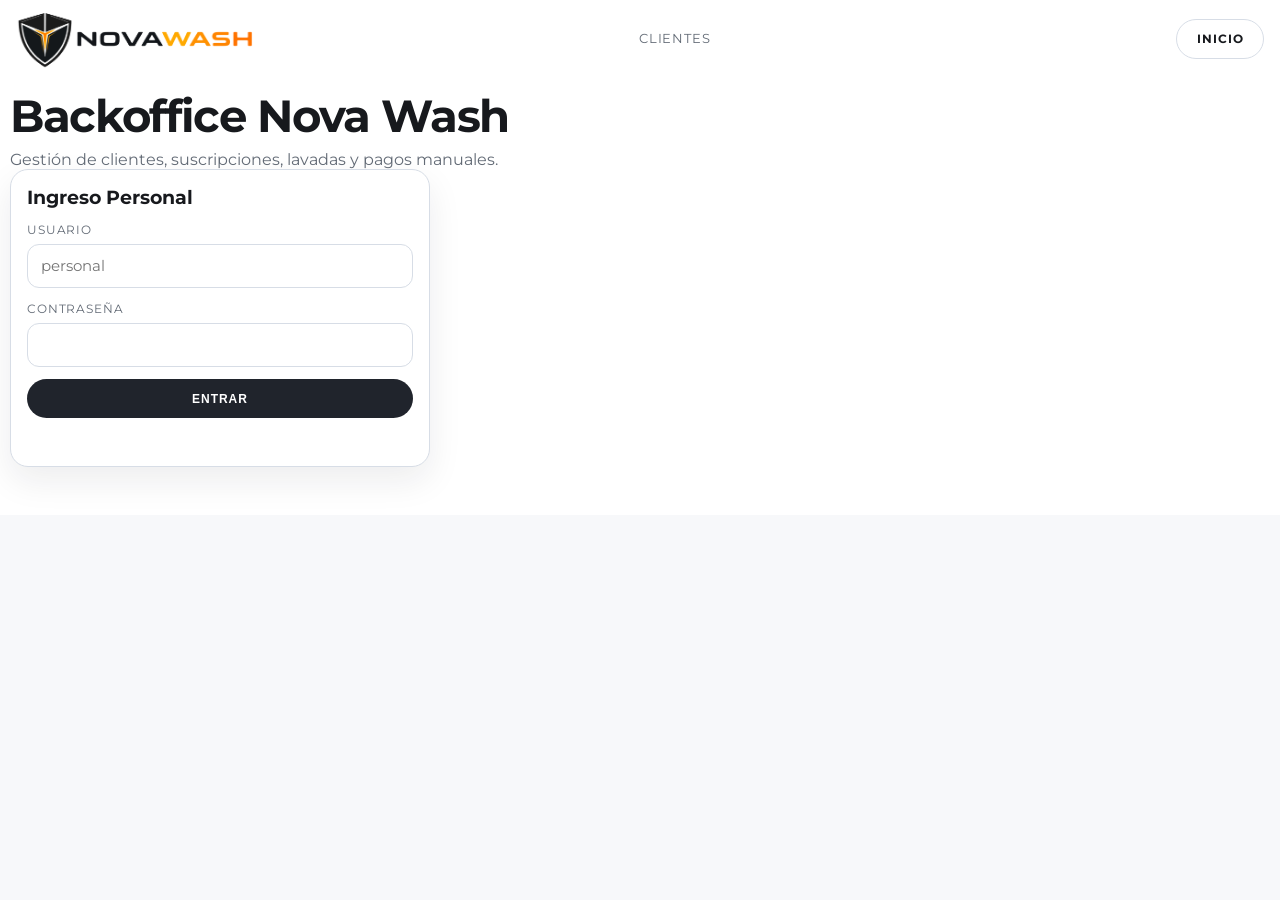
==== backoffice.html @ 9150a049 "ui: add wompi logo button and move balance/washes stats below QR" ====
<!doctype html>
<html lang="es">
  <head>
    <meta charset="UTF-8" />
    <meta name="viewport" content="width=device-width, initial-scale=1.0" />
    <title>Nova Wash | Backoffice</title>
    <link rel="preconnect" href="https://fonts.googleapis.com" />
    <link rel="preconnect" href="https://fonts.gstatic.com" crossorigin />
    <link rel="icon" type="image/png" href="Imagenes/favicon.png" />
    <link rel="apple-touch-icon" href="Imagenes/favicon.png" />
    <link
      href="https://fonts.googleapis.com/css2?family=Montserrat:wght@300;400;500;600;700;800&display=swap"
      rel="stylesheet"
    />
    <link rel="stylesheet" href="styles.css?v=20260218zn" />
  </head>
  <body class="backoffice-page">
    <header class="site-header scrolled">
      <a class="logo" href="index.html" aria-label="Nova Wash">
        <img class="logo-mark" src="Imagenes/logo_largo.png" onerror="this.onerror=null;this.src='logo-novawash.svg';" alt="Nova Wash" />
      </a>
      <nav class="main-nav" aria-label="Navegación personal">
        <a href="#backofficePanel">Clientes</a>
        <a class="mobile-only-nav-link" href="index.html">Inicio</a>
      </nav>
      <button class="menu-toggle" type="button" aria-label="Abrir menú" aria-expanded="false">
        <span></span>
        <span></span>
        <span></span>
      </button>
      <a class="btn btn-light" href="index.html">Inicio</a>
    </header>

    <main class="dashboard-page">
      <section class="section manage bo-section" aria-labelledby="bo-title">
        <div class="panel-content reveal visible bo-full">
          <h1 id="bo-title" class="dash-title">Backoffice Nova Wash</h1>
          <p class="manage-subtitle">Gestión de clientes, suscripciones, lavadas y pagos manuales.</p>

          <article id="boLoginCard" class="account-card bo-login">
            <h3>Ingreso Personal</h3>
            <form id="boLoginForm" class="stack-form">
              <label>
                Usuario
                <input id="boUser" type="text" autocomplete="username" placeholder="personal" required />
              </label>
              <label>
                Contraseña
                <input id="boPass" type="password" autocomplete="current-password" required />
              </label>
              <button class="btn btn-dark" type="submit">Entrar</button>
            </form>
            <p id="boLoginMessage" class="result" aria-live="polite"></p>
          </article>

          <article id="backofficePanel" class="dashboard" hidden>
            <div class="dashboard-top">
              <h3>Clientes y Usuarios</h3>
              <div class="dash-actions">
                <button id="boAddUserBtn" class="btn btn-orange" type="button">Añadir usuario</button>
                <button id="boLogoutBtn" class="btn btn-dark" type="button">Cerrar sesión personal</button>
              </div>
            </div>
            <p class="manage-subtitle">Edita datos, plan, número de lavadas, y registra pagos en efectivo manuales.</p>
            <p id="boPanelMessage" class="result" aria-live="polite"></p>

            <section class="bo-top-layout">
              <div class="bo-left-panel">
                <section class="bo-filters bo-filters-dates">
                  <label>
                    Fecha desde
                    <input id="boDateFrom" type="date" />
                  </label>
                  <label>
                    Fecha hasta
                    <input id="boDateTo" type="date" />
                  </label>
                  <div class="bo-date-presets" aria-label="Atajos de fecha">
                    <button id="boPresetToday" class="btn btn-light" type="button">Hoy</button>
                    <button id="boPresetYesterday" class="btn btn-light" type="button">Ayer</button>
                    <button id="boPresetLast7" class="btn btn-light" type="button">Últimos 7 días</button>
                    <button id="boPresetMonth" class="btn btn-light" type="button">Este mes</button>
                    <button id="boPresetYear" class="btn btn-light" type="button">Este año</button>
                  </div>
                  <button id="boResetFiltersBtn" class="btn btn-light bo-btn-clear" type="button" title="Limpiar filtros" aria-label="Limpiar filtros">X</button>
                </section>

                <section class="bo-metrics">
                  <article class="bo-metric-card">
                    <p>Ingresos totales</p>
                    <strong id="boMetricTotalIncome">$0</strong>
                  </article>
                  <article class="bo-metric-card">
                    <p>Recargas efectivo</p>
                    <strong id="boMetricCash">$0</strong>
                  </article>
                  <article class="bo-metric-card">
                    <p>Ingresos Wompi</p>
                    <strong id="boMetricWompi">$0</strong>
                  </article>
                  <article class="bo-metric-card">
                    <p>Total en bonos</p>
                    <strong id="boMetricBonuses">$0</strong>
                  </article>
                  <article class="bo-metric-card">
                    <p>Usuarios</p>
                    <strong id="boMetricUsers">0</strong>
                  </article>
                  <article class="bo-metric-card">
                    <p>Suscripciones activas</p>
                    <strong id="boMetricSubs">0</strong>
                  </article>
                  <article class="bo-metric-card">
                    <p>Lavadas realizadas</p>
                    <strong id="boMetricWashesDone">0</strong>
                  </article>
                  <article class="bo-metric-card">
                    <p>Lavadas disponibles</p>
                    <strong id="boMetricWashesAvailable">0</strong>
                  </article>
                  <article class="bo-metric-card">
                    <p>Total saldos en cuentas</p>
                    <strong id="boMetricWallets">$0</strong>
                  </article>
                </section>

                <section class="bo-filters">
                  <label>
                    Buscar cliente
                    <input id="boSearchInput" type="text" placeholder="Nombre, correo o ID" />
                  </label>
                  <label>
                    Tipo de plan
                    <select id="boPlanFilter">
                      <option value="all">Todos</option>
                      <option value="premium_monthly">Premium</option>
                      <option value="basic_single">Básico</option>
                    </select>
                  </label>
                </section>
              </div>

              <section class="dash-card bo-qr-ops">
                <div class="bo-qr-split">
                  <div class="bo-qr-left">
                    <h4>Lector QR de operación</h4>
                    <p>Escanea el QR único del cliente o ingresa el ID para registrar una lavada.</p>
                    <label>
                      Código leído / ID usuario (fallback)
                      <input id="boQrFallbackInput" type="text" placeholder="NOVAWASH-USER:Q... o NW-..." />
                    </label>
                    <button id="boProcessQrBtn" class="btn btn-dark" type="button">Procesar QR</button>
                    <p id="boScanMessage" class="result" aria-live="polite"></p>
                  </div>
                  <div class="bo-qr-right">
                    <div class="scanner-wrap bo-scanner-square">
                      <video id="boQrVideo" class="qr-video bo-qr-video-square" playsinline muted></video>
                      <canvas id="boQrCanvas" hidden></canvas>
                    </div>
                    <div class="dash-actions">
                      <button id="boStartScanBtn" class="btn btn-orange" type="button">Iniciar lector</button>
                      <button id="boStopScanBtn" class="btn btn-light" type="button">Detener</button>
                    </div>
                  </div>
                </div>
              </section>
            </section>

            <div class="bo-users-toolbar">
              <p id="boUsersCount" class="bo-users-count">Mostrando 0 de 0</p>
              <div class="bo-audit-pager bo-users-pager">
                <button id="boUsersPrevBtn" class="btn btn-light" type="button">Anterior</button>
                <span id="boUsersPageText">Página 1</span>
                <button id="boUsersNextBtn" class="btn btn-light" type="button">Siguiente</button>
              </div>
            </div>

            <div class="bo-table-wrap bo-users-wrap">
              <table class="bo-table bo-users-table">
                <thead>
                  <tr>
                    <th class="bo-col-id">ID</th>
                    <th class="bo-col-name">Cliente</th>
                    <th class="bo-col-cedula">Cédula</th>
                    <th class="bo-col-email">Correo</th>
                    <th class="bo-col-plate">Placa</th>
                    <th>Teléfono</th>
                    <th>Plan</th>
                    <th class="bo-col-mini">Disp.</th>
                    <th class="bo-col-mini">Realiz.</th>
                    <th class="bo-col-wallet">Saldo</th>
                    <th class="bo-col-payment">Pago</th>
                    <th class="bo-col-recharge">Recarga</th>
                    <th>Acciones</th>
                  </tr>
                </thead>
                <tbody id="boUsersBody"></tbody>
              </table>
            </div>
            <div id="boUsersMobile" class="bo-users-mobile"></div>

            <section class="history-block bo-audit">
              <h4>Registro de Auditoría</h4>
              <div class="bo-audit-filters">
                <label>
                  Filtrar cliente
                  <input id="boAuditClientInput" type="text" placeholder="Nombre, correo o ID" />
                </label>
                <div class="bo-audit-type-filters">
                  <button id="boAuditTypeAllBtn" class="btn btn-light is-active" type="button">Todos</button>
                  <button id="boAuditTypeRechargeCashBtn" class="btn btn-light" type="button">Recarga efectivo</button>
                  <button id="boAuditTypeRechargeWompiBtn" class="btn btn-light" type="button">Recarga Wompi</button>
                  <button id="boAuditTypeEditBtn" class="btn btn-light" type="button">Edición</button>
                  <button id="boAuditTypeExpiryBtn" class="btn btn-light" type="button">Vencimiento</button>
                </div>
              </div>
              <div class="bo-audit-toolbar">
                <p id="boAuditCount">Mostrando 0 de 0</p>
                <div class="bo-audit-pager">
                  <button id="boAuditPrevBtn" class="btn btn-light" type="button">Anterior</button>
                  <span id="boAuditPageText">Página 1</span>
                  <button id="boAuditNextBtn" class="btn btn-light" type="button">Siguiente</button>
                </div>
              </div>
              <div class="bo-table-wrap">
                <table class="bo-table bo-audit-table">
                  <thead>
                    <tr>
                      <th>Fecha</th>
                      <th>Empleado</th>
                      <th>Cliente</th>
                      <th>Acción</th>
                      <th>Detalle</th>
                    </tr>
                  </thead>
                  <tbody id="boAuditBody"></tbody>
                </table>
              </div>
            </section>
          </article>

          <div id="boModal" class="bo-modal" hidden>
            <div class="bo-modal-backdrop" data-modal-close="1"></div>
            <div class="bo-modal-card" role="dialog" aria-modal="true" aria-labelledby="boModalTitle">
              <div class="bo-modal-header">
                <h4 id="boModalTitle">Editar</h4>
                <button id="boModalClose" class="btn btn-light" type="button">Cerrar</button>
              </div>
              <form id="boModalForm" class="stack-form">
                <div id="boModalEditWrap" hidden>
                  <div class="bo-modal-grid">
                    <label>
                      ID
                      <input id="boModalUserId" type="text" disabled />
                    </label>
                    <label>
                      Nombre
                      <input id="boModalName" type="text" />
                    </label>
                    <label>
                      Cédula
                      <input id="boModalCedula" type="text" />
                    </label>
                    <label>
                      Correo
                      <input id="boModalEmail" type="email" />
                    </label>
                    <label>
                      Placa
                      <input id="boModalPlate" type="text" />
                    </label>
                    <label>
                      Teléfono
                      <input id="boModalPhone" type="text" />
                    </label>
                    <label>
                      Plan
                      <select id="boModalMode">
                        <option value="basic_single">Básico</option>
                        <option value="premium_monthly">Premium</option>
                      </select>
                    </label>
                    <label>
                      Saldo
                      <input id="boModalWallet" type="number" min="0" />
                    </label>
                    <label>
                      Pago
                      <select id="boModalPaymentMethod">
                        <option value="Efectivo en punto">Efectivo</option>
                        <option value="Tarjeta Stripe">Stripe</option>
                        <option value="Tarjeta crédito/débito">Tarjeta crédito/débito</option>
                        <option value="Nequi">Nequi</option>
                      </select>
                    </label>
                    <label>
                      Inicio ciclo premium
                      <input id="boModalCycleStart" type="text" disabled />
                    </label>
                    <label>
                      Vencimiento ciclo premium
                      <input id="boModalCycleEnd" type="text" disabled />
                    </label>
                    <label>
                      Disponibles
                      <input id="boModalWashesRemaining" type="number" disabled />
                    </label>
                    <label>
                      Realizadas
                      <input id="boModalWashesDone" type="number" disabled />
                    </label>
                  </div>
                  <div class="dash-actions">
                    <button id="boModalCancelSubBtn" class="btn btn-dark" type="button">Cancelar suscripción</button>
                  </div>
                </div>
                <p id="boModalMessage" class="result" aria-live="polite"></p>
                <div class="dash-actions bo-modal-actions">
                  <button id="boModalCancel" class="btn btn-light" type="button">Cancelar</button>
                  <button id="boModalDismiss" class="btn btn-light" type="button">Cerrar</button>
                  <button class="btn btn-orange" type="submit">Guardar</button>
                </div>
              </form>
            </div>
          </div>
        </div>
      </section>
    </main>

    <script src="script.js?v=20260218zn"></script>
  </body>
</html>
---- styles.css ----
:root {
  --bg: #f7f8fa;
  --surface: #ffffff;
  --surface-soft: #eef1f5;
  --text: #17191d;
  --muted: #626a75;
  --line: #d7dde6;
  --orange: #ff6a1a;
  --orange-soft: #ffe7d8;
  --dark: #20242c;
  --blue: #1d5fd1;
  --blue-soft: #e8f0ff;
  --shadow: 0 14px 34px rgba(20, 25, 33, 0.08);
  --radius: 18px;
  --speed: 600ms;
}

* {
  box-sizing: border-box;
}

html,
body {
  margin: 0;
  padding: 0;
  width: 100%;
  font-family: "Montserrat", sans-serif;
  color: var(--text);
  background: var(--bg);
  scroll-behavior: smooth;
}

body {
  overflow-x: hidden;
}

a {
  text-decoration: none;
  color: inherit;
}

.site-header {
  position: fixed;
  top: 0;
  left: 0;
  width: 100%;
  z-index: 60;
  display: flex;
  align-items: center;
  justify-content: space-between;
  gap: 1rem;
  padding: 0.45rem 1rem;
  background: rgba(255, 255, 255, 0.82);
  backdrop-filter: blur(10px);
  border-bottom: 1px solid transparent;
  transition: border-color 0.25s ease, background-color 0.25s ease;
}

.site-header.scrolled {
  border-color: var(--line);
  background: rgba(255, 255, 255, 0.95);
}

.logo {
  display: inline-flex;
  align-items: center;
  line-height: 0;
}

.logo-mark {
  display: block;
  width: auto;
  height: 63px;
  transform: scale(1.5);
  transform-origin: left center;
}

.main-nav {
  display: flex;
  align-items: center;
  gap: 1.1rem;
}

.main-nav a {
  font-size: 0.79rem;
  letter-spacing: 0.07em;
  text-transform: uppercase;
  color: var(--muted);
}

.mobile-only-nav-link {
  display: none;
}

.menu-toggle {
  display: none;
  width: 40px;
  height: 40px;
  border: 1px solid var(--line);
  border-radius: 10px;
  background: #fff;
  padding: 0;
  cursor: pointer;
  align-items: center;
  justify-content: center;
  flex-direction: column;
  gap: 4px;
}

.menu-toggle span {
  display: block;
  width: 18px;
  height: 2px;
  background: #2f3743;
  border-radius: 999px;
}

.floating-notice-wrap {
  position: fixed;
  right: 14px;
  bottom: 84px;
  z-index: 160;
  display: grid;
  gap: 0.5rem;
}

.floating-notice {
  min-width: 240px;
  max-width: min(380px, calc(100vw - 24px));
  border-radius: 12px;
  border: 1px solid #bfe8cf;
  background: #f2fff7;
  color: #11663c;
  padding: 0.62rem 0.72rem;
  box-shadow: 0 10px 26px rgba(17, 94, 55, 0.2);
  font-size: 0.82rem;
  line-height: 1.35;
}

.main-nav a:hover {
  color: var(--text);
}

.btn {
  border: 1px solid transparent;
  border-radius: 999px;
  padding: 0.72rem 1.22rem;
  font-size: 0.75rem;
  font-weight: 700;
  text-transform: uppercase;
  letter-spacing: 0.08em;
  cursor: pointer;
  transition: transform 0.2s ease, opacity 0.2s ease, background-color 0.2s ease;
}

.btn:hover {
  transform: translateY(-1px);
}

.btn-dark {
  background: var(--dark);
  color: #fff;
}

.btn-orange {
  background: var(--orange);
  color: #fff;
}

.btn-light {
  background: #fff;
  color: var(--text);
  border-color: var(--line);
}

.section {
  min-height: auto;
  padding: 5.3rem 1.2rem 3rem;
  display: grid;
  place-items: center;
}

.panel-content {
  width: min(1080px, 100%);
}

.hero {
  position: relative;
  min-height: 100svh;
  background-image: url("Imagenes/portada.jpg");
  background-size: cover;
  background-position: center;
}

.hero-overlay {
  position: absolute;
  inset: 0;
  background: linear-gradient(115deg, rgba(15, 17, 20, 0.78), rgba(15, 17, 20, 0.48) 48%, rgba(255, 106, 26, 0.22));
}

.hero-content {
  position: relative;
  z-index: 2;
  max-width: 900px;
  color: #fff;
  text-align: center;
}

.eyebrow {
  margin: 0;
  font-size: 0.8rem;
  text-transform: uppercase;
  letter-spacing: 0.12em;
  color: #dce2ec;
}

h1,
h2,
h3,
h4,
p {
  margin: 0;
}

h1 {
  margin-top: 0.6rem;
  font-size: clamp(1.9rem, 5.8vw, 4rem);
  line-height: 1.02;
  letter-spacing: -0.03em;
}

.brand-orange {
  color: #ff8a1e;
}

h2 {
  font-size: clamp(1.8rem, 5vw, 3.2rem);
  letter-spacing: -0.03em;
}

.hero-copy {
  margin: 1rem auto 0;
  max-width: 760px;
  color: #ecf2fb;
  line-height: 1.6;
}

.speed-tag {
  margin: 0.9rem auto 0;
  width: fit-content;
  padding: 0.44rem 0.72rem;
  border-radius: 999px;
  background: rgba(255, 106, 26, 0.2);
  border: 1px solid rgba(255, 153, 92, 0.75);
  color: #ff9a5e;
  font-size: 0.8rem;
  font-weight: 700;
  letter-spacing: 0.06em;
  text-transform: uppercase;
}

.hero-cta {
  margin-top: 1.8rem;
  display: flex;
  justify-content: center;
  flex-wrap: wrap;
  gap: 0.8rem;
}

.hero-highlights {
  margin: 1.4rem 0 0;
  padding: 0;
  list-style: none;
  display: flex;
  justify-content: center;
  gap: 1rem;
  flex-wrap: wrap;
}

.hero-highlights li {
  padding: 0.45rem 0.8rem;
  border: 1px solid rgba(255, 255, 255, 0.35);
  border-radius: 999px;
  font-size: 0.75rem;
  letter-spacing: 0.05em;
  text-transform: uppercase;
}

.info,
.pricing,
.city,
.process,
.manage,
.dashboard-page {
  background: linear-gradient(180deg, #ffffff, #f5f7fb);
}

.pricing,
.manage,
.dashboard-page {
  background: linear-gradient(180deg, #fff8f3, #ffffff);
}

/* Cliente y backoffice: fondo neutro (sin tono naranja) */
.dashboard-page {
  background: #ffffff;
}

.dashboard-page .manage {
  background: linear-gradient(180deg, #ffffff, #ffffff);
}

.benefits-grid {
  margin-top: 1.5rem;
  display: grid;
  grid-template-columns: repeat(4, minmax(0, 1fr));
  gap: 1rem;
}

.benefit-card {
  padding: 1rem;
  border-radius: var(--radius);
  background: var(--surface);
  border: 1px solid var(--line);
  box-shadow: var(--shadow);
}

.benefit-card h3 {
  font-size: 1rem;
  margin-bottom: 0.55rem;
}

.benefit-card p {
  color: var(--muted);
  line-height: 1.55;
  font-size: 0.92rem;
}

.plan-grid {
  margin-top: 1.4rem;
  display: grid;
  gap: 1rem;
}

.plan-grid.two-cols {
  grid-template-columns: repeat(2, minmax(0, 1fr));
}

.plan-card {
  border-radius: var(--radius);
  padding: 1.2rem;
  border: 1px solid var(--line);
  background: #fff;
  box-shadow: var(--shadow);
}

.plan-card.featured {
  border-color: rgba(255, 106, 26, 0.4);
  background: linear-gradient(180deg, #ffffff, #fff4ec);
}

.plan-card.premium-card {
  border-color: rgba(29, 95, 209, 0.35);
  background: linear-gradient(180deg, #ffffff, #edf3ff);
}

.plan-eyebrow {
  color: var(--orange);
  text-transform: uppercase;
  font-weight: 700;
  letter-spacing: 0.08em;
  font-size: 0.73rem;
}

.plan-card.premium-card .plan-eyebrow {
  color: var(--blue);
}

.plan-card h3 {
  margin-top: 0.5rem;
  font-size: 1.2rem;
}

.plan-card strong {
  display: block;
  margin-top: 0.7rem;
  font-size: 1.4rem;
}

.plan-card p:last-child {
  margin-top: 0.65rem;
  color: var(--muted);
  line-height: 1.5;
}

.plan-list {
  margin: 0.7rem 0 0;
  padding-left: 1.05rem;
  color: var(--muted);
  display: grid;
  gap: 0.32rem;
  line-height: 1.4;
  font-size: 0.9rem;
}

.plan-action {
  margin-top: 0.9rem;
  display: inline-flex;
}

.city-wrap {
  text-align: center;
}

.city-wrap p {
  margin: 1rem auto 0;
  max-width: 880px;
  color: var(--muted);
  line-height: 1.75;
  font-size: 1.02rem;
}

label {
  display: grid;
  gap: 0.42rem;
  text-align: left;
  color: var(--muted);
  font-size: 0.78rem;
  text-transform: uppercase;
  letter-spacing: 0.07em;
}

input,
select {
  border: 1px solid var(--line);
  border-radius: 12px;
  padding: 0.75rem 0.82rem;
  font: inherit;
  font-size: 0.92rem;
  color: var(--text);
  background: #fff;
}

input:focus,
select:focus {
  outline: 2px solid rgba(255, 106, 26, 0.25);
  outline-offset: 1px;
}

.result {
  min-height: 1.2rem;
  margin-top: 0.8rem;
  color: var(--muted);
  font-size: 0.9rem;
}

.result.success {
  color: #058447;
}

.result.error {
  color: #ba2f2f;
}

.process-subtitle {
  margin-top: 0.7rem;
  color: var(--muted);
}

.process-showcase {
  margin-top: 1.2rem;
  display: grid;
  grid-template-columns: 1.3fr 1fr;
  gap: 0.9rem;
}

.process-card {
  position: relative;
  min-height: 330px;
  border-radius: var(--radius);
  overflow: hidden;
  border: 1px solid var(--line);
  box-shadow: var(--shadow);
  background-size: cover;
  background-position: center;
}

.process-card-machine {
  background-image: url("Imagenes/autolavado.jpeg");
}

.process-card-interior {
  background-image: url("Imagenes/Limpieza_interior.jpg");
}

.process-overlay {
  position: absolute;
  inset: auto 0 0 0;
  padding: 1rem;
  background: linear-gradient(to top, rgba(10, 12, 16, 0.82), rgba(10, 12, 16, 0.12));
  color: #fff;
}

.process-overlay h3 {
  font-size: 1.1rem;
}

.process-overlay p {
  margin-top: 0.45rem;
  color: #dfe5ee;
  line-height: 1.5;
}

.process-steps {
  margin-top: 1rem;
  display: grid;
  grid-template-columns: repeat(3, minmax(0, 1fr));
  gap: 0.8rem;
}

.step-card {
  border: 1px solid var(--line);
  border-radius: 14px;
  padding: 0.9rem;
  background: #fff;
  box-shadow: var(--shadow);
}

.step-num {
  width: 28px;
  height: 28px;
  border-radius: 999px;
  display: grid;
  place-items: center;
  background: var(--orange-soft);
  color: #d14b00;
  font-size: 0.82rem;
  font-weight: 700;
}

.step-card h3 {
  margin-top: 0.55rem;
  font-size: 0.96rem;
}

.step-card p {
  margin-top: 0.45rem;
  color: var(--muted);
  line-height: 1.55;
  font-size: 0.9rem;
}

.manage-subtitle {
  margin-top: 0.65rem;
  color: var(--muted);
}

.manage-wrap > h1,
.manage-wrap > h2,
.manage-wrap > .manage-subtitle {
  text-align: center;
}

.register-premium-badge {
  width: fit-content;
  margin: 0 auto 0.5rem;
  display: flex;
  align-items: center;
  justify-content: center;
  gap: 0.55rem;
  padding: 0.42rem 0.78rem;
  border-radius: 999px;
  border: 1px solid #ffc59d;
  background: linear-gradient(180deg, #fff8f2, #fff1e7);
  box-shadow: 0 10px 22px rgba(255, 106, 26, 0.14);
}

.register-premium-icon {
  width: 28px;
  height: 28px;
  border-radius: 999px;
  display: inline-grid;
  place-items: center;
  background: #ff6a1a;
  color: #fff;
  font-size: 0.95rem;
  line-height: 1;
}

.register-premium-badge span {
  color: #d95508;
  font-size: 0.74rem;
  font-weight: 800;
  text-transform: uppercase;
  letter-spacing: 0.08em;
}

.account-grid {
  margin-top: 1.35rem;
  display: grid;
  grid-template-columns: repeat(2, minmax(0, 1fr));
  gap: 1rem;
}

.account-grid.single {
  grid-template-columns: minmax(0, 640px);
  justify-content: center;
}

.account-card,
.dashboard,
.dash-card,
.history-block {
  border: 1px solid var(--line);
  border-radius: var(--radius);
  background: #fff;
  box-shadow: var(--shadow);
}

.account-card {
  padding: 1rem;
}

.account-card h3 {
  margin-bottom: 0.8rem;
}

.stack-form {
  display: grid;
  gap: 0.8rem;
}

.auth-switch {
  margin-top: 0.7rem;
}

.signup-bonus {
  margin: 0.2rem 0 0.85rem;
  border: 1px solid #ffd3b8;
  border-radius: 14px;
  background: linear-gradient(180deg, #fff7f1, #fff0e3);
  padding: 0.7rem 0.78rem;
}

.signup-bonus strong {
  display: block;
  color: #c94c06;
  font-size: 0.84rem;
  text-transform: uppercase;
  letter-spacing: 0.06em;
}

.signup-bonus p {
  margin-top: 0.3rem;
  color: #454e5b;
  font-size: 0.9rem;
  line-height: 1.35;
}

.signup-bonus span {
  color: var(--orange);
  font-weight: 800;
}

.dashboard {
  margin-top: 1.1rem;
  padding: 1rem;
}

.dashboard-top {
  display: flex;
  align-items: center;
  justify-content: space-between;
  gap: 0.6rem;
}

.dashboard-grid {
  margin-top: 1rem;
  display: grid;
  grid-template-columns: repeat(3, minmax(0, 1fr));
  gap: 0.8rem;
}

.dash-title {
  color: var(--text);
  font-size: clamp(1.8rem, 5vw, 2.8rem);
}

.dash-card {
  padding: 0.9rem;
}

.loyalty-card {
  grid-column: span 2;
}

.loyalty-grid {
  margin-top: 0.65rem;
  display: grid;
  grid-template-columns: repeat(10, minmax(0, 1fr));
  gap: 0.42rem;
}

.loyalty-cell {
  aspect-ratio: 1 / 1;
  border: 1px solid #cfd6e1;
  border-radius: 10px;
  background: #eef2f7;
  display: grid;
  place-items: center;
}

.loyalty-cell img {
  width: 68%;
  height: 68%;
  object-fit: contain;
  filter: grayscale(1) saturate(0.15);
  opacity: 0.55;
}

.loyalty-cell.filled {
  border-color: rgba(255, 106, 26, 0.45);
  background: linear-gradient(180deg, #fff8f2, #fff1e6);
}

.loyalty-cell.filled img {
  filter: none;
  opacity: 1;
}

.dash-card h4 {
  margin-bottom: 0.5rem;
  font-size: 0.95rem;
}

.dash-card p {
  color: var(--muted);
  line-height: 1.45;
}

.btn-danger-mini {
  background: #fff2f2;
  color: #c33838;
  border: 1px solid #e6a6a6;
  padding: 0.36rem 0.62rem;
  font-size: 0.64rem;
  letter-spacing: 0.06em;
}

.sub-details {
  margin-top: 0.2rem;
  display: grid;
  gap: 0.35rem;
}

.sub-detail-row {
  margin: 0;
  display: block;
  line-height: 1.45;
}

.sub-detail-label {
  color: #2d3440;
  font-weight: 700;
  margin-right: 0.35rem;
}

.sub-detail-value {
  color: var(--muted);
}

.profile-details {
  margin-top: 0.2rem;
  display: grid;
  gap: 0.35rem;
}

.profile-input {
  width: 100%;
  min-width: 0;
  font-size: 0.9rem;
  padding: 0.45rem 0.55rem;
}

.user-qr-card {
  text-align: center;
}

.user-qr-image {
  margin-top: 0.5rem;
  width: 170px;
  height: 170px;
  border: 1px solid var(--line);
  border-radius: 12px;
  background: #fff;
}

.user-qr-note {
  margin-top: 0.55rem;
}

.user-qr-code {
  margin-top: 0.4rem;
  font-size: 0.72rem;
  color: #4a5260;
  word-break: break-all;
}

.qr-stats {
  margin-top: 0.7rem;
  display: grid;
  grid-template-columns: repeat(2, minmax(0, 1fr));
  gap: 0.52rem;
}

.qr-stat {
  border: 1px solid #d6dde8;
  border-radius: 12px;
  background: #f8fafc;
  padding: 0.58rem 0.62rem;
}

.qr-stat-label {
  display: block;
  font-size: 0.72rem;
  color: #5f6876;
  text-transform: uppercase;
  letter-spacing: 0.05em;
}

.qr-stat strong {
  margin-top: 0.2rem;
  display: block;
  color: #1d6645;
  font-size: 1.08rem;
  font-weight: 800;
}

.btn-wompi {
  display: inline-flex;
  align-items: center;
  gap: 0.36rem;
}

.btn-wompi img {
  width: 18px;
  height: 18px;
  object-fit: contain;
}

.sub-badge {
  margin: 0.6rem 0;
  display: inline-flex;
  align-items: center;
  gap: 0.5rem;
  padding: 0.45rem 0.7rem;
  border-radius: 999px;
  border: 1px solid transparent;
  font-size: 0.8rem;
}

.sub-icon {
  width: 10px;
  height: 10px;
  border-radius: 999px;
  display: inline-block;
}

.sub-basic {
  background: var(--blue-soft);
  border-color: #cfe0ff;
  color: var(--blue);
}

.sub-basic .sub-icon {
  background: var(--blue);
}

.sub-premium {
  background: var(--orange-soft);
  border-color: #ffd3b8;
  color: #d24d00;
}

.sub-premium .sub-icon {
  background: var(--orange);
}

.dash-actions {
  margin-top: 0.75rem;
  display: flex;
  flex-wrap: wrap;
  gap: 0.5rem;
}

.muted-note {
  margin-top: 0.6rem;
  font-size: 0.78rem;
}

.scanner-wrap {
  margin-top: 0.7rem;
  border: 1px dashed var(--line);
  border-radius: 14px;
  padding: 0.5rem;
  background: var(--surface-soft);
}

.qr-video {
  width: 100%;
  height: 180px;
  border-radius: 10px;
  background: #111;
  object-fit: cover;
}

.history-block {
  margin-top: 0.9rem;
  padding: 0.9rem;
}

.history-list {
  margin-top: 0.75rem;
  display: grid;
  gap: 0.55rem;
}

.history-item {
  border: 1px solid var(--line);
  border-radius: 12px;
  padding: 0.65rem 0.72rem;
  font-size: 0.88rem;
  color: var(--muted);
  background: var(--surface-soft);
}

.site-footer {
  padding: 1.4rem 1.2rem;
  background: #0d1015;
  border-top: 1px solid #1f2631;
}

.footer-grid {
  width: min(1080px, 100%);
  margin: 0 auto;
  display: grid;
  grid-template-columns: 1fr 1.2fr;
  gap: 1rem;
}

.footer-grid h3 {
  margin-bottom: 0.55rem;
}

.footer-grid p,
.footer-grid a {
  color: #d8dde6;
  font-size: 0.9rem;
  line-height: 1.55;
}

.footer-grid h3 {
  color: #ffffff;
}

.map-wrap {
  margin-top: 0.5rem;
  border-radius: 14px;
  overflow: hidden;
  border: 1px solid #2a3444;
}

.map-wrap iframe {
  display: block;
  width: 100%;
  height: 220px;
  border: 0;
}

.copyright {
  margin-top: 1rem;
  text-align: center;
  color: #d0d6df;
  font-size: 0.82rem;
}

.staff-access {
  margin-top: 0.9rem;
  text-align: center;
}

.staff-access a {
  font-size: 0.7rem;
  color: #bcc4d0;
  text-transform: uppercase;
  letter-spacing: 0.08em;
}

.whatsapp-float {
  position: fixed;
  right: 16px;
  bottom: 16px;
  z-index: 90;
  border-radius: 999px;
  background: #20c45a;
  color: #fff;
  padding: 0.78rem 1rem;
  font-weight: 700;
  font-size: 0.82rem;
  letter-spacing: 0.04em;
  box-shadow: 0 10px 24px rgba(10, 18, 12, 0.26);
}

.kiosk-page {
  min-height: 100vh;
  background: radial-gradient(circle at 20% 20%, #fff3ea 0%, #f7f8fa 52%, #eef1f5 100%);
  display: grid;
  place-items: center;
  padding: 1.2rem;
}

.kiosk-wrap {
  width: min(880px, 100%);
  text-align: center;
  padding: 1.4rem;
}

.kiosk-logo {
  width: min(300px, 72vw);
  height: auto;
}

.kiosk-wrap h1 {
  margin: 0.9rem 0 0.5rem;
  font-size: clamp(2rem, 5vw, 3.4rem);
}

.kiosk-wrap p {
  margin: 0.2rem auto 1rem;
  max-width: 700px;
  color: #4f5865;
  font-size: clamp(1rem, 2.2vw, 1.4rem);
}

.kiosk-scanner {
  margin: 0 auto;
  width: min(520px, 92vw);
  position: relative;
  border: 1px dashed var(--line);
  border-radius: 20px;
  background: #fff;
  padding: 0.5rem;
}

.kiosk-scanner .qr-video {
  height: min(54vh, 420px);
}

.kiosk-actions {
  justify-content: center;
}

.kiosk-confirm-card {
  position: absolute;
  left: 50%;
  top: 50%;
  transform: translate(-50%, -50%);
  width: min(460px, calc(100% - 20px));
  border: 1px solid #a4dfbf;
  background: linear-gradient(180deg, #f4fff8 0%, #ffffff 100%);
  border-radius: 18px;
  padding: 0.9rem 1rem;
  box-shadow: 0 10px 26px rgba(21, 96, 58, 0.15);
  text-align: left;
  z-index: 4;
}

.kiosk-confirm-head {
  display: flex;
  align-items: center;
  gap: 0.65rem;
}

.kiosk-confirm-logo {
  width: 58px;
  height: auto;
}

.kiosk-confirm-title {
  display: block;
  color: #11814b;
  font-size: 1.08rem;
}

.kiosk-confirm-subtitle {
  margin: 0.1rem 0 0;
  color: #406153;
  font-size: 0.9rem;
}

.kiosk-confirm-grid {
  margin-top: 0.65rem;
  display: grid;
  grid-template-columns: repeat(2, minmax(0, 1fr));
  gap: 0.35rem 0.8rem;
}

.kiosk-confirm-grid p {
  margin: 0;
  color: #2f3b47;
  font-size: 0.98rem;
}

.bo-login {
  max-width: 420px;
}

.bo-section {
  padding-left: 0.6rem;
  padding-right: 0.6rem;
}

.bo-full {
  width: min(100%, calc(100vw - 20px));
  max-width: none;
}

.bo-table-wrap {
  width: 100%;
  max-width: 100%;
  margin-top: 0.9rem;
  overflow-x: auto;
  border: 1px solid var(--line);
  border-radius: 14px;
  background: #fff;
}

.bo-users-wrap {
  overflow: visible;
}

.bo-users-mobile {
  display: none;
}

.bo-mobile-card {
  border: 1px solid var(--line);
  border-radius: 14px;
  background: #fff;
  box-shadow: var(--shadow);
  padding: 0.72rem;
  display: grid;
  gap: 0.38rem;
}

.bo-mobile-card p {
  margin: 0;
  font-size: 0.84rem;
  color: #535d6a;
}

.bo-mobile-card p strong {
  color: #2d3541;
}

.bo-mobile-head {
  display: flex;
  align-items: baseline;
  justify-content: space-between;
  gap: 0.6rem;
}

.bo-mobile-head h5 {
  margin: 0;
  font-size: 0.95rem;
}

.bo-mobile-head small {
  color: #6a7380;
  font-size: 0.72rem;
}

.bo-mobile-recharge-label {
  margin-top: 0.3rem;
}

.bo-mobile-empty {
  margin: 0.5rem 0 0;
  color: var(--muted);
  font-size: 0.88rem;
}

.bo-metrics {
  margin-top: 0.9rem;
  display: grid;
  grid-template-columns: repeat(3, minmax(0, 1fr));
  gap: 0.75rem;
}

.bo-filters-dates {
  margin-top: 0.1rem;
  grid-template-columns: 112px 112px minmax(360px, 1fr) 36px;
  gap: 0.36rem;
}

.bo-qr-ops {
  margin-top: 0.9rem;
  width: 100%;
  max-width: none;
  justify-self: stretch;
}

.bo-top-layout {
  display: grid;
  grid-template-columns: minmax(0, 1fr) minmax(430px, 520px);
  gap: 0.9rem;
  align-items: start;
}

.bo-left-panel {
  min-width: 0;
}

.bo-qr-split {
  display: grid;
  grid-template-columns: minmax(0, 1fr) 230px;
  gap: 0.85rem;
  align-items: start;
}

.bo-qr-left p {
  margin: 0.25rem 0 0.6rem;
  font-size: 0.84rem;
  color: #5f6773;
}

.bo-qr-left label {
  font-size: 0.78rem;
  color: #616a76;
}

.bo-qr-right {
  display: flex;
  flex-direction: column;
  align-items: center;
}

.bo-scanner-square {
  width: 200px;
  height: 200px;
  padding: 0.35rem;
  margin-top: 0;
}

.bo-scanner-square .qr-video {
  height: 100%;
}

.bo-qr-video-square {
  width: 100%;
  height: 100%;
  border-radius: 10px;
  object-fit: cover;
}

.bo-metric-card {
  border: 1px solid #ffd4bb;
  border-radius: 12px;
  background: linear-gradient(180deg, #fff7f1 0%, #fff 100%);
  padding: 0.72rem 0.85rem;
}

.bo-metric-card p {
  color: #7f5f4c;
  font-size: 0.76rem;
  text-transform: uppercase;
  letter-spacing: 0.06em;
}

.bo-metric-card strong {
  margin-top: 0.3rem;
  display: block;
  font-size: 1.46rem;
  font-weight: 800;
  color: var(--orange);
}

.bo-metric-card:first-child {
  border-color: #87d9a6;
  background: linear-gradient(180deg, #f1fff7 0%, #ffffff 100%);
}

.bo-metric-card:first-child p {
  color: #2b7a49;
}

.bo-metric-card:first-child strong {
  color: #1d8a49;
}

.bo-filters {
  margin-top: 0.8rem;
  display: grid;
  grid-template-columns: minmax(260px, 2fr) minmax(170px, 1fr) minmax(170px, 1fr) auto auto;
  gap: 0.6rem;
  align-items: end;
}

.bo-filters.bo-filters-dates {
  grid-template-columns: 128px 128px minmax(330px, 1fr) 34px !important;
  column-gap: 0.56rem !important;
  row-gap: 0.36rem !important;
}

.bo-filters:not(.bo-filters-dates) {
  grid-template-columns: minmax(260px, 1fr) minmax(170px, 210px);
}

.bo-filters label {
  min-width: 0;
}

.bo-filters-dates label {
  display: grid;
  gap: 0.15rem;
  font-size: 0.7rem;
}

.bo-filters-dates input[type='date'] {
  width: 100%;
  height: 32px;
  padding: 0.2rem 0.42rem;
  font-size: 0.72rem;
}

.bo-date-presets {
  display: flex;
  flex-wrap: nowrap;
  gap: 0.35rem;
  align-items: center;
  overflow-x: auto;
}

.bo-date-presets .btn {
  padding: 0.42rem 0.62rem;
  font-size: 0.72rem;
  letter-spacing: 0.03em;
  white-space: nowrap;
}

#boResetFiltersBtn {
  justify-self: start;
}

.bo-btn-clear {
  width: 32px;
  min-width: 32px;
  height: 32px;
  padding: 0;
  background: #ffdede !important;
  border-color: #d84b4b !important;
  color: #d84b4b !important;
  font-weight: 800;
}

.bo-btn-clear:hover {
  background: #d84b4b !important;
  color: #fff !important;
}

#boResetFiltersBtn.btn.btn-light.bo-btn-clear {
  background: #ffdede !important;
  border-color: #d84b4b !important;
  color: #d84b4b !important;
}

.bo-table-actions {
  margin-top: 0.7rem;
  display: flex;
  justify-content: flex-end;
}

.bo-users-toolbar {
  margin-top: 0.55rem;
  margin-bottom: 0.35rem;
  display: flex;
  align-items: center;
  justify-content: space-between;
  gap: 0.65rem;
}

.bo-users-count {
  margin: 0;
  font-size: 0.8rem;
  color: #5c6678;
}

.bo-table {
  width: 100%;
  border-collapse: collapse;
  min-width: 1380px;
}

.bo-users-table {
  min-width: 0;
  table-layout: auto;
}

.bo-users-table td input,
.bo-users-table td select {
  min-width: 0;
}

.bo-table th,
.bo-table td {
  border-bottom: 1px solid var(--line);
  padding: 0.55rem;
  text-align: left;
  vertical-align: top;
  font-size: 0.8rem;
}

.bo-table thead th {
  background: #f6f8fc;
  color: #3c4552;
  text-transform: uppercase;
  letter-spacing: 0.05em;
}

.bo-table td input,
.bo-table td select {
  width: 100%;
  min-width: 95px;
  font-size: 0.78rem;
  padding: 0.5rem 0.55rem;
}

.bo-edit-field:disabled {
  background: #f4f6fa;
  border-color: #d3d9e3;
  color: #6d7480;
  cursor: not-allowed;
}

tr.is-editing .bo-edit-field {
  background: #fff;
  border-color: #c2ccdb;
  color: var(--text);
  cursor: text;
}

.bo-col-id {
  width: 110px;
}

.bo-id-cell {
  font-weight: 700;
  font-size: 0.72rem;
  color: #4d5561;
}

.bo-col-name {
  min-width: 285px;
  padding-right: 0.9rem;
}

.bo-col-name input {
  margin-right: 0.25rem;
}

.bo-col-cedula {
  min-width: 150px;
}

.bo-col-email {
  min-width: 320px;
  padding-left: 0.9rem;
}

.bo-col-email input {
  margin-left: 0.25rem;
}

.bo-col-mini {
  width: 70px;
  max-width: 70px;
}

.bo-col-mini input {
  min-width: 62px !important;
  text-align: center;
}

.bo-col-plate {
  width: 98px;
  max-width: 98px;
}

.bo-col-plate input {
  max-width: 78px;
  min-width: 78px !important;
  text-transform: uppercase;
}

.bo-col-wallet {
  width: 96px;
  max-width: 96px;
}

.bo-col-wallet input {
  min-width: 80px !important;
}

.bo-col-payment {
  width: 108px;
  max-width: 108px;
}

.bo-col-payment select {
  min-width: 92px !important;
}

.bo-plan-pill {
  display: inline-flex;
  align-items: center;
  justify-content: center;
  min-width: 86px;
  height: 32px;
  padding: 0 0.6rem;
  border-radius: 999px;
  font-size: 0.78rem;
  font-weight: 700;
  letter-spacing: 0.02em;
  border: 1px solid transparent;
}

.bo-plan-pill.is-premium {
  color: #b04e12;
  background: #fff0e7;
  border-color: #ffc8a7;
}

.bo-plan-pill.is-basic {
  color: #245fae;
  background: #eaf2ff;
  border-color: #bfd5ff;
}

.bo-col-recharge {
  width: 96px;
  max-width: 96px;
}

.bo-cell-user {
  display: grid;
  gap: 0.36rem;
}

.bo-cell-user small {
  color: var(--muted);
  font-size: 0.72rem;
}

.bo-users-table td.bo-actions-cell {
  min-width: 156px;
  white-space: nowrap;
}

.bo-users-table td.bo-actions-cell .bo-btn {
  margin-right: 0.35rem;
}

.bo-users-table td.bo-actions-cell .bo-menu {
  display: inline-block;
  vertical-align: middle;
}

.bo-mobile-card .bo-actions-cell {
  min-width: 156px;
  display: flex;
  align-items: center;
  gap: 0.35rem;
  white-space: nowrap;
}

.bo-recharge-input {
  border: 1.5px solid #ff9b64 !important;
  background: #fff8f2;
  font-weight: 700;
  min-width: 80px !important;
}

.bo-recharge-input::placeholder {
  color: #db7a45;
}

.bo-btn {
  width: 96px;
  margin-bottom: 0;
  padding: 0.55rem 0.65rem;
  flex: 0 0 auto;
}

.bo-menu {
  position: relative;
  display: inline-block;
  margin-left: 0;
  flex: 0 0 auto;
}

.bo-menu-trigger {
  border: 1px solid var(--line);
  background: #fff;
  color: #4d5562;
  border-radius: 8px;
  width: 34px;
  height: 34px;
  cursor: pointer;
}

.bo-menu-list {
  position: absolute;
  right: 0;
  top: calc(100% + 6px);
  min-width: 140px;
  display: block;
  white-space: normal;
  padding: 0.35rem;
  border: 1px solid var(--line);
  border-radius: 10px;
  background: #fff;
  box-shadow: var(--shadow);
  z-index: 50;
}

.bo-menu-list[hidden] {
  display: none !important;
}

.bo-menu-item {
  display: block;
  width: 100%;
  text-align: left;
  border: 0;
  background: transparent;
  padding: 0.45rem 0.5rem;
  border-radius: 6px;
  cursor: pointer;
  color: #3f4754;
  font-size: 0.78rem;
}

.bo-menu-item.danger {
  color: #b33333;
}

.bo-menu-item:hover {
  background: #f5f7fb;
}

.bo-audit {
  margin-top: 1rem;
}

.bo-audit-filters {
  margin-top: 0.45rem;
  display: grid;
  grid-template-columns: minmax(220px, 320px) 1fr;
  gap: 0.6rem;
  align-items: end;
}

.bo-audit-type-filters {
  display: flex;
  flex-wrap: wrap;
  gap: 0.45rem;
}

.bo-audit-type-filters .btn {
  padding: 0.55rem 0.95rem;
}

.bo-audit-type-filters .btn.is-active {
  background: var(--orange);
  border-color: var(--orange);
  color: #fff;
}

.bo-audit-toolbar {
  display: flex;
  align-items: center;
  justify-content: space-between;
  gap: 0.6rem;
  margin-top: 0.4rem;
}

.bo-audit-toolbar p {
  margin: 0;
  font-size: 0.82rem;
  color: var(--muted);
}

.bo-audit-pager {
  display: flex;
  align-items: center;
  gap: 0.45rem;
}

.bo-audit-pager span {
  font-size: 0.8rem;
  color: #4e5662;
}

.bo-audit-table {
  min-width: 900px;
}

.bo-users-table .bo-col-cedula,
.bo-users-table td.bo-col-cedula {
  display: none;
}

.bo-modal {
  position: fixed;
  inset: 0;
  z-index: 120;
  display: grid;
  place-items: center;
}

.bo-modal[hidden] {
  display: none !important;
}

.bo-modal-backdrop {
  position: absolute;
  inset: 0;
  background: rgba(16, 22, 30, 0.52);
  backdrop-filter: blur(3px);
}

.bo-modal-card {
  position: relative;
  width: min(760px, calc(100vw - 24px));
  margin: 0;
  border: 1px solid var(--line);
  border-radius: 16px;
  background: #fff;
  padding: 1rem 1rem 0.9rem;
  box-shadow: var(--shadow);
  max-height: min(90vh, 760px);
  overflow: auto;
}

.bo-modal-card h4 {
  margin: 0 0 0.7rem;
}

.bo-modal-header {
  display: flex;
  align-items: center;
  justify-content: space-between;
  gap: 0.7rem;
  margin-bottom: 0.2rem;
}

.bo-modal-grid {
  display: grid;
  grid-template-columns: repeat(2, minmax(0, 1fr));
  gap: 0.62rem;
}

.bo-modal-grid label {
  margin: 0;
}

.bo-users-table td input,
.bo-users-table td select {
  min-width: 0 !important;
}

.bo-modal-actions {
  justify-content: flex-end;
}

.wompi-modal-card {
  width: min(520px, calc(100vw - 24px));
}

.wompi-topup-label {
  display: block;
  font-size: 0.86rem;
  font-weight: 700;
  letter-spacing: 0.04em;
  text-transform: uppercase;
  color: #2c3442;
  margin: 0.75rem 0 0.35rem;
}

.wompi-topup-presets {
  display: grid;
  grid-template-columns: repeat(3, minmax(0, 1fr));
  gap: 0.45rem;
  margin-bottom: 0.55rem;
}

.wompi-topup-preset {
  border: 1px solid var(--line);
  background: #fff;
  color: #1b2435;
  border-radius: 999px;
  height: 40px;
  font-size: 0.9rem;
  font-weight: 700;
  cursor: pointer;
}

.wompi-topup-preset.is-active {
  border-color: var(--orange);
  background: rgba(255, 122, 24, 0.1);
  color: #9a4309;
}

.wompi-topup-input {
  width: 100%;
  height: 48px;
  border: 1px solid var(--line);
  border-radius: 14px;
  padding: 0 0.95rem;
  font-size: 1.12rem;
  font-weight: 700;
  color: #182032;
  background: #fff;
}

.wompi-topup-input:focus {
  outline: none;
  border-color: var(--orange);
  box-shadow: 0 0 0 3px rgba(255, 122, 24, 0.16);
}

.wompi-topup-actions {
  justify-content: flex-end;
  margin-top: 0.8rem;
}

.wompi-topup-loading {
  margin-top: 0.5rem;
  display: inline-flex;
  align-items: center;
  gap: 0.45rem;
  color: #505a6b;
  font-size: 0.84rem;
}

.wompi-spinner {
  width: 16px;
  height: 16px;
  border-radius: 999px;
  border: 2px solid #ffcfb0;
  border-top-color: #ff7a18;
  animation: wompi-spin 0.8s linear infinite;
}

@keyframes wompi-spin {
  to {
    transform: rotate(360deg);
  }
}

.thankyou-page {
  min-height: 100vh;
  background: #f5f7fb;
  padding: 6.2rem 1rem 2rem;
}

.thankyou-wrap {
  max-width: 700px;
  margin: 0 auto;
}

.thankyou-card {
  background: #fff;
  border: 1px solid var(--line);
  border-radius: 18px;
  box-shadow: var(--shadow);
  padding: 1.2rem;
  text-align: center;
}

.thankyou-badge {
  width: 84px;
  height: 84px;
  margin: 0 auto 0.7rem;
  border-radius: 999px;
  display: grid;
  place-items: center;
  background: rgba(255, 122, 24, 0.12);
}

.thankyou-badge img {
  width: 42px;
  height: 42px;
}

.thankyou-title {
  margin: 0;
  font-size: clamp(1.35rem, 2.4vw, 1.9rem);
}

.thankyou-subtitle {
  color: #5c6779;
  margin: 0.5rem auto 0.95rem;
  max-width: 45ch;
}

.thankyou-status {
  border: 1px solid var(--line);
  border-radius: 14px;
  background: #fafbfd;
  padding: 0.9rem;
  text-align: left;
}

.thankyou-status p {
  margin: 0.35rem 0;
  color: #3f4959;
}

#wompiThanksStatus {
  font-weight: 700;
}

#wompiThanksTx,
#wompiThanksRef {
  word-break: break-word;
}

.thankyou-help {
  margin: 0.4rem 0 0.55rem !important;
  padding: 0.55rem 0.7rem;
  border-radius: 10px;
  background: rgba(255, 122, 24, 0.1);
  color: #9a4309 !important;
  font-size: 0.9rem;
  line-height: 1.35;
}

.text-success {
  color: #128247 !important;
}

.text-error {
  color: #be3a34 !important;
}

.reveal {
  opacity: 0;
  transform: translateY(20px);
  transition: opacity var(--speed) ease, transform var(--speed) ease;
}

.reveal.visible {
  opacity: 1;
  transform: none;
}

@media (max-width: 1080px) {
  .benefits-grid {
    grid-template-columns: repeat(2, minmax(0, 1fr));
  }

  .dashboard-grid {
    grid-template-columns: 1fr;
  }

  .loyalty-card {
    grid-column: span 1;
  }

  .plan-grid.two-cols {
    grid-template-columns: 1fr;
  }
}

@media (max-width: 900px) {
  .site-header > .btn {
    display: none;
  }

  .site-header > .btn.mobile-auth-btn {
    display: inline-flex;
    order: 2;
    padding: 0.45rem 0.72rem;
    font-size: 0.62rem;
    letter-spacing: 0.06em;
  }

  .menu-toggle {
    display: inline-flex;
    order: 3;
  }

  .main-nav {
    display: none;
    position: absolute;
    top: calc(100% + 1px);
    left: 0;
    right: 0;
    background: rgba(255, 255, 255, 0.98);
    border-top: 1px solid var(--line);
    border-bottom: 1px solid var(--line);
    padding: 0.8rem 1rem 0.9rem;
    flex-direction: column;
    align-items: flex-start;
    gap: 0.62rem;
    box-shadow: 0 18px 30px rgba(24, 30, 41, 0.08);
  }

  .site-header.menu-open .main-nav {
    display: flex;
  }

  .main-nav a {
    font-size: 0.84rem;
  }

  .mobile-only-nav-link {
    display: inline-flex;
    margin-top: 0.25rem;
    padding-top: 0.55rem;
    border-top: 1px solid var(--line);
    color: var(--orange);
    font-weight: 700;
  }

  .logo-mark {
    height: 42px;
    transform: scale(1.2);
    transform-origin: left center;
  }

  .hero-content {
    max-width: 94%;
  }

  .eyebrow {
    font-size: 0.68rem;
    letter-spacing: 0.1em;
  }

  h1 {
    font-size: clamp(1.52rem, 8.2vw, 2.2rem);
    line-height: 1.08;
  }

  .hero-copy {
    font-size: 0.93rem;
    line-height: 1.45;
    max-width: 96%;
    display: -webkit-box;
    -webkit-line-clamp: 3;
    -webkit-box-orient: vertical;
    overflow: hidden;
  }

  .speed-tag {
    margin-top: 0.7rem;
    font-size: 0.72rem;
    padding: 0.4rem 0.64rem;
  }

  .hero-cta {
    margin-top: 1.1rem;
    gap: 0.55rem;
  }

  .hero-cta .btn {
    padding: 0.6rem 0.94rem;
    font-size: 0.68rem;
  }

  .hero-highlights {
    display: none;
  }

  .loyalty-grid {
    grid-template-columns: repeat(5, minmax(0, 1fr));
  }

  .account-grid,
  .footer-grid {
    grid-template-columns: 1fr;
  }

  .process-showcase,
  .process-steps {
    grid-template-columns: 1fr;
  }

  .bo-metrics {
    grid-template-columns: repeat(2, minmax(0, 1fr));
  }

  .bo-filters {
    grid-template-columns: 1fr;
  }

  .bo-filters.bo-filters-dates {
    grid-template-columns: 1fr 1fr !important;
    column-gap: 0.5rem !important;
    row-gap: 0.46rem !important;
  }

  .bo-filters.bo-filters-dates > label:nth-child(1) {
    grid-column: 1 / 2;
  }

  .bo-filters.bo-filters-dates > label:nth-child(2) {
    grid-column: 2 / 3;
  }

  .bo-filters.bo-filters-dates > .bo-date-presets {
    grid-column: 1 / 2;
    flex-wrap: wrap;
    overflow-x: visible;
    row-gap: 0.35rem;
  }

  .bo-filters.bo-filters-dates > #boResetFiltersBtn {
    grid-column: 2 / 3;
    justify-self: end;
    align-self: end;
  }

  .bo-users-toolbar {
    flex-direction: column;
    align-items: flex-start;
  }

  .bo-top-layout {
    grid-template-columns: 1fr;
  }

  .bo-qr-split {
    grid-template-columns: 1fr;
  }

  .bo-qr-ops {
    max-width: none;
    justify-self: stretch;
  }

  .bo-audit-filters {
    grid-template-columns: 1fr;
  }

  .bo-users-wrap {
    overflow-x: auto;
  }

  .bo-users-wrap,
  .bo-table-actions {
    display: none;
  }

  .bo-users-mobile {
    margin-top: 0.9rem;
    display: grid;
    gap: 0.7rem;
  }

  .backoffice-page {
    overflow-x: hidden;
  }

  .backoffice-page main,
  .backoffice-page .dashboard-page,
  .backoffice-page .section,
  .backoffice-page .manage,
  .backoffice-page .panel-content {
    width: 100%;
    max-width: 100%;
  }

  .backoffice-page .section {
    display: block;
    place-items: initial;
    padding-left: 0.45rem;
    padding-right: 0.45rem;
  }

  .backoffice-page .bo-section {
    padding-left: 0.45rem;
    padding-right: 0.45rem;
  }

  .backoffice-page .bo-full {
    width: 100% !important;
    max-width: 100%;
    margin: 0;
  }

  .backoffice-page .dashboard {
    width: 100%;
    max-width: 100%;
    padding: 0.72rem;
    margin: 0;
  }

  .backoffice-page .dashboard-top {
    flex-direction: column;
    align-items: stretch;
    gap: 0.45rem;
  }

  .backoffice-page .dashboard-top h3 {
    margin: 0;
  }

  .backoffice-page .dashboard-top .dash-actions {
    width: 100%;
    display: grid;
    grid-template-columns: repeat(2, minmax(0, 1fr));
    gap: 0.45rem;
  }

  .backoffice-page .dashboard-top .dash-actions .btn {
    width: 100%;
    justify-content: center;
    padding: 0.56rem 0.58rem;
    font-size: 0.62rem;
    letter-spacing: 0.04em;
  }

  .backoffice-page .bo-metrics {
    grid-template-columns: repeat(3, minmax(0, 1fr));
    gap: 0.45rem;
  }

  .backoffice-page .bo-metric-card {
    padding: 0.48rem 0.5rem;
  }

  .backoffice-page .bo-metric-card p {
    font-size: 0.56rem;
    letter-spacing: 0.03em;
  }

  .backoffice-page .bo-metric-card strong {
    margin-top: 0.12rem;
    font-size: 1rem;
    line-height: 1.05;
  }

  .backoffice-page .bo-audit .bo-table-wrap {
    overflow-x: auto;
    -webkit-overflow-scrolling: touch;
  }

  .bo-modal-grid {
    grid-template-columns: 1fr;
  }

  .kiosk-confirm-grid {
    grid-template-columns: 1fr;
  }

  .bo-scanner-square {
    width: 180px;
    height: 180px;
  }

  .hero {
    background-position: 60% center;
  }

  .section {
    padding-top: 5.5rem;
    padding-bottom: 2.5rem;
  }
}

@media (prefers-reduced-motion: reduce) {
  html {
    scroll-behavior: auto;
  }

  .reveal {
    opacity: 1;
    transform: none;
    transition: none;
  }
}
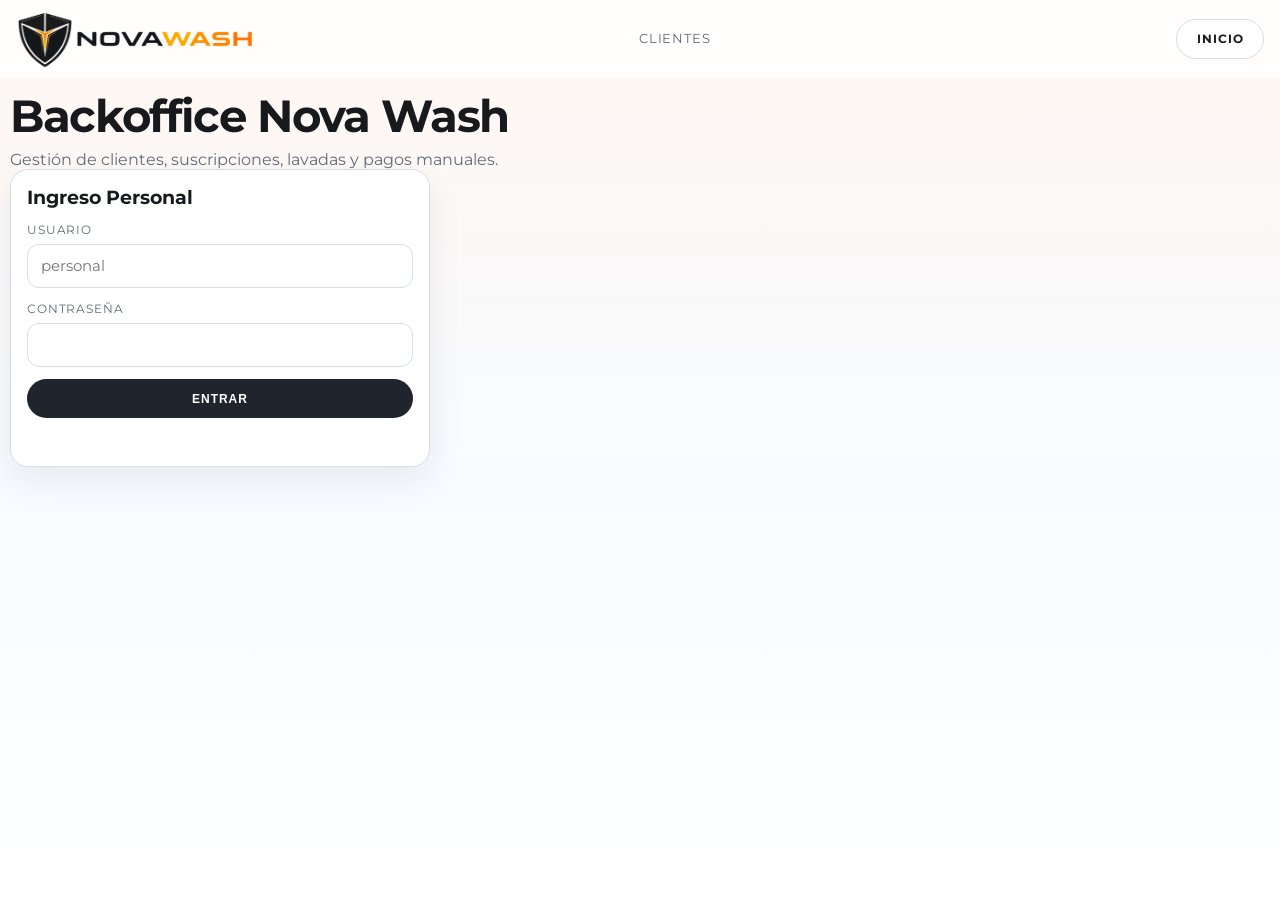
==== commit 3592da7b: "style: fondo global unico y secciones transparentes en todo el sitio" ====
--- a/backoffice.html
+++ b/backoffice.html
@@ -12,7 +12,7 @@
       href="https://fonts.googleapis.com/css2?family=Montserrat:wght@300;400;500;600;700;800&display=swap"
       rel="stylesheet"
     />
-    <link rel="stylesheet" href="styles.css?v=20260218zn" />
+    <link rel="stylesheet" href="styles.css?v=20260220a" />
   </head>
   <body class="backoffice-page">
     <header class="site-header scrolled">
@@ -327,6 +327,6 @@
       </section>
     </main>
 
-    <script src="script.js?v=20260218zn"></script>
+    <script src="script.js?v=20260218zq"></script>
   </body>
 </html>
--- a/styles.css
+++ b/styles.css
@@ -26,12 +26,21 @@
   width: 100%;
   font-family: "Montserrat", sans-serif;
   color: var(--text);
-  background: var(--bg);
+  background: transparent;
   scroll-behavior: smooth;
 }
 
 body {
+  position: relative;
   overflow-x: hidden;
+}
+
+body::before {
+  content: "";
+  position: fixed;
+  inset: 0;
+  z-index: -1;
+  background: linear-gradient(180deg, #fff7f1 0%, #f8fbff 52%, #ffffff 100%);
 }
 
 a {
@@ -292,22 +301,22 @@
 .process,
 .manage,
 .dashboard-page {
-  background: linear-gradient(180deg, #ffffff, #f5f7fb);
+  background: transparent;
 }
 
 .pricing,
 .manage,
 .dashboard-page {
-  background: linear-gradient(180deg, #fff8f3, #ffffff);
+  background: transparent;
 }
 
 /* Cliente y backoffice: fondo neutro (sin tono naranja) */
 .dashboard-page {
-  background: #ffffff;
+  background: transparent;
 }
 
 .dashboard-page .manage {
-  background: linear-gradient(180deg, #ffffff, #ffffff);
+  background: transparent;
 }
 
 .benefits-grid {
@@ -418,6 +427,87 @@
   color: var(--muted);
   line-height: 1.75;
   font-size: 1.02rem;
+}
+
+.peek-full-bleed .panel-content {
+  width: min(1300px, calc(100vw - 2rem));
+  max-width: none;
+}
+
+.peek-carousel {
+  margin-top: 1.1rem;
+  display: grid;
+  gap: 0.75rem;
+}
+
+.peek-viewport {
+  overflow: hidden;
+  position: relative;
+  border-radius: 16px;
+}
+
+.peek-track {
+  display: flex;
+  gap: 1rem;
+  transition: transform 0.35s ease;
+}
+
+.peek-card {
+  flex: 0 0 min(82%, 930px);
+  border-radius: 16px;
+  overflow: hidden;
+  background: #fff;
+}
+
+.peek-card img {
+  width: 100%;
+  height: clamp(180px, 35vw, 360px);
+  object-fit: cover;
+  display: block;
+}
+
+.peek-copy {
+  padding: 0.3rem 0.2rem 0;
+}
+
+.peek-copy h3 {
+  margin: 0;
+  font-size: clamp(1.15rem, 2.2vw, 1.7rem);
+}
+
+.peek-copy p {
+  margin: 0.45rem 0 0;
+  color: var(--muted);
+  line-height: 1.5;
+}
+
+.peek-arrow {
+  position: absolute;
+  top: 50%;
+  transform: translateY(-50%);
+  z-index: 2;
+  width: 42px;
+  height: 42px;
+  border-radius: 10px;
+  border: 1px solid var(--line);
+  background: rgba(255, 255, 255, 0.92);
+  color: #293444;
+  font-size: 1.35rem;
+  line-height: 1;
+  cursor: pointer;
+}
+
+.peek-arrow.prev {
+  left: 0.6rem;
+}
+
+.peek-arrow.next {
+  right: 0.6rem;
+}
+
+.peek-arrow:hover {
+  border-color: #d6deea;
+  background: #f7f9fc;
 }
 
 label {
@@ -460,6 +550,25 @@
 
 .result.error {
   color: #ba2f2f;
+}
+
+.forgot-link-btn {
+  margin-top: 0.55rem;
+  border: 0;
+  background: transparent;
+  color: #4d5d78;
+  text-decoration: underline;
+  font-size: 0.84rem;
+  cursor: pointer;
+  text-underline-offset: 2px;
+}
+
+.forgot-link-btn:hover {
+  color: #253448;
+}
+
+.forgot-modal-card {
+  width: min(460px, calc(100vw - 2rem));
 }
 
 .process-subtitle {
@@ -667,11 +776,37 @@
   padding: 1rem;
 }
 
+.portal-title-wrap {
+  margin-bottom: 0.6rem;
+}
+
+.portal-title {
+  margin: 0;
+  color: var(--text);
+  font-size: clamp(1.12rem, 2.3vw, 1.45rem);
+  font-weight: 800;
+}
+
+.portal-subtitle {
+  margin: 0.28rem 0 0;
+  color: #5a6576;
+  font-size: 0.92rem;
+}
+
 .dashboard-top {
   display: flex;
   align-items: center;
   justify-content: space-between;
   gap: 0.6rem;
+}
+
+.dashboard-avatar {
+  width: 42px;
+  height: 42px;
+  border-radius: 999px;
+  object-fit: cover;
+  border: 1px solid #ced6e4;
+  background: #fff;
 }
 
 .dashboard-grid {
@@ -782,6 +917,11 @@
   padding: 0.45rem 0.55rem;
 }
 
+.btn.is-loading {
+  opacity: 0.9;
+  cursor: wait;
+}
+
 .user-qr-card {
   text-align: center;
 }
@@ -799,6 +939,17 @@
   margin-top: 0.55rem;
 }
 
+.user-qr-note-strong {
+  color: #db6a1c !important;
+  font-weight: 800;
+}
+
+.qr-live-status {
+  margin-top: 0.4rem;
+  font-size: 0.82rem;
+  min-height: 1rem;
+}
+
 .user-qr-code {
   margin-top: 0.4rem;
   font-size: 0.72rem;
@@ -843,9 +994,18 @@
 }
 
 .btn-wompi img {
-  width: 18px;
-  height: 18px;
+  width: 48px;
+  height: auto;
   object-fit: contain;
+}
+
+.wompi-close-x {
+  width: 34px;
+  min-width: 34px;
+  height: 34px;
+  padding: 0;
+  font-size: 0.92rem;
+  font-weight: 800;
 }
 
 .sub-badge {
@@ -925,6 +1085,20 @@
   gap: 0.55rem;
 }
 
+.history-toolbar {
+  margin-top: 0.55rem;
+  display: flex;
+  align-items: center;
+  justify-content: space-between;
+  gap: 0.5rem;
+}
+
+.history-toolbar p {
+  margin: 0;
+  color: #5a6576;
+  font-size: 0.8rem;
+}
+
 .history-item {
   border: 1px solid var(--line);
   border-radius: 12px;
@@ -932,6 +1106,30 @@
   font-size: 0.88rem;
   color: var(--muted);
   background: var(--surface-soft);
+}
+
+.history-item.history-positive {
+  color: #177048;
+  border-color: #a9ddc3;
+  background: #f1fbf5;
+}
+
+.history-item.history-negative {
+  color: #b93f3f;
+  border-color: #efc0c0;
+  background: #fff3f3;
+}
+
+.history-amount {
+  font-weight: 800;
+}
+
+.history-amount.history-positive {
+  color: #127243;
+}
+
+.history-amount.history-negative {
+  color: #b33636;
 }
 
 .site-footer {
@@ -1013,7 +1211,7 @@
 
 .kiosk-page {
   min-height: 100vh;
-  background: radial-gradient(circle at 20% 20%, #fff3ea 0%, #f7f8fa 52%, #eef1f5 100%);
+  background: transparent;
   display: grid;
   place-items: center;
   padding: 1.2rem;
@@ -1040,6 +1238,40 @@
   max-width: 700px;
   color: #4f5865;
   font-size: clamp(1rem, 2.2vw, 1.4rem);
+}
+
+.kiosk-pricing {
+  margin: 0.55rem auto 1rem;
+  width: min(760px, 100%);
+  text-align: left;
+}
+
+.kiosk-pricing h2 {
+  margin: 0 0 0.7rem;
+  font-size: clamp(1.1rem, 2.1vw, 1.45rem);
+}
+
+.kiosk-pricing .plan-grid {
+  margin-top: 0;
+}
+
+.kiosk-pricing .plan-card {
+  padding: 0.85rem 0.9rem;
+}
+
+.kiosk-pricing .plan-card h3 {
+  font-size: 1rem;
+}
+
+.kiosk-pricing .plan-card strong {
+  font-size: 1.2rem;
+}
+
+.kiosk-pricing .plan-card p {
+  margin: 0.4rem 0 0;
+  max-width: none;
+  font-size: 0.88rem;
+  line-height: 1.4;
 }
 
 .kiosk-scanner {
@@ -1851,6 +2083,10 @@
   gap: 0.45rem;
   color: #505a6b;
   font-size: 0.84rem;
+}
+
+.wompi-topup-loading[hidden] {
+  display: none !important;
 }
 
 .wompi-spinner {
@@ -2088,6 +2324,11 @@
     grid-template-columns: repeat(5, minmax(0, 1fr));
   }
 
+  .history-toolbar {
+    flex-direction: column;
+    align-items: flex-start;
+  }
+
   .account-grid,
   .footer-grid {
     grid-template-columns: 1fr;
@@ -2096,6 +2337,28 @@
   .process-showcase,
   .process-steps {
     grid-template-columns: 1fr;
+  }
+
+  .peek-carousel {
+    gap: 0.55rem;
+  }
+
+  .peek-card {
+    flex-basis: 90%;
+  }
+
+  .peek-arrow {
+    width: 34px;
+    height: 34px;
+    font-size: 1.08rem;
+  }
+
+  .peek-arrow.prev {
+    left: 0.42rem;
+  }
+
+  .peek-arrow.next {
+    right: 0.42rem;
   }
 
   .bo-metrics {
@@ -2266,6 +2529,10 @@
     grid-template-columns: 1fr;
   }
 
+  .kiosk-pricing .plan-grid.two-cols {
+    grid-template-columns: 1fr;
+  }
+
   .bo-scanner-square {
     width: 180px;
     height: 180px;
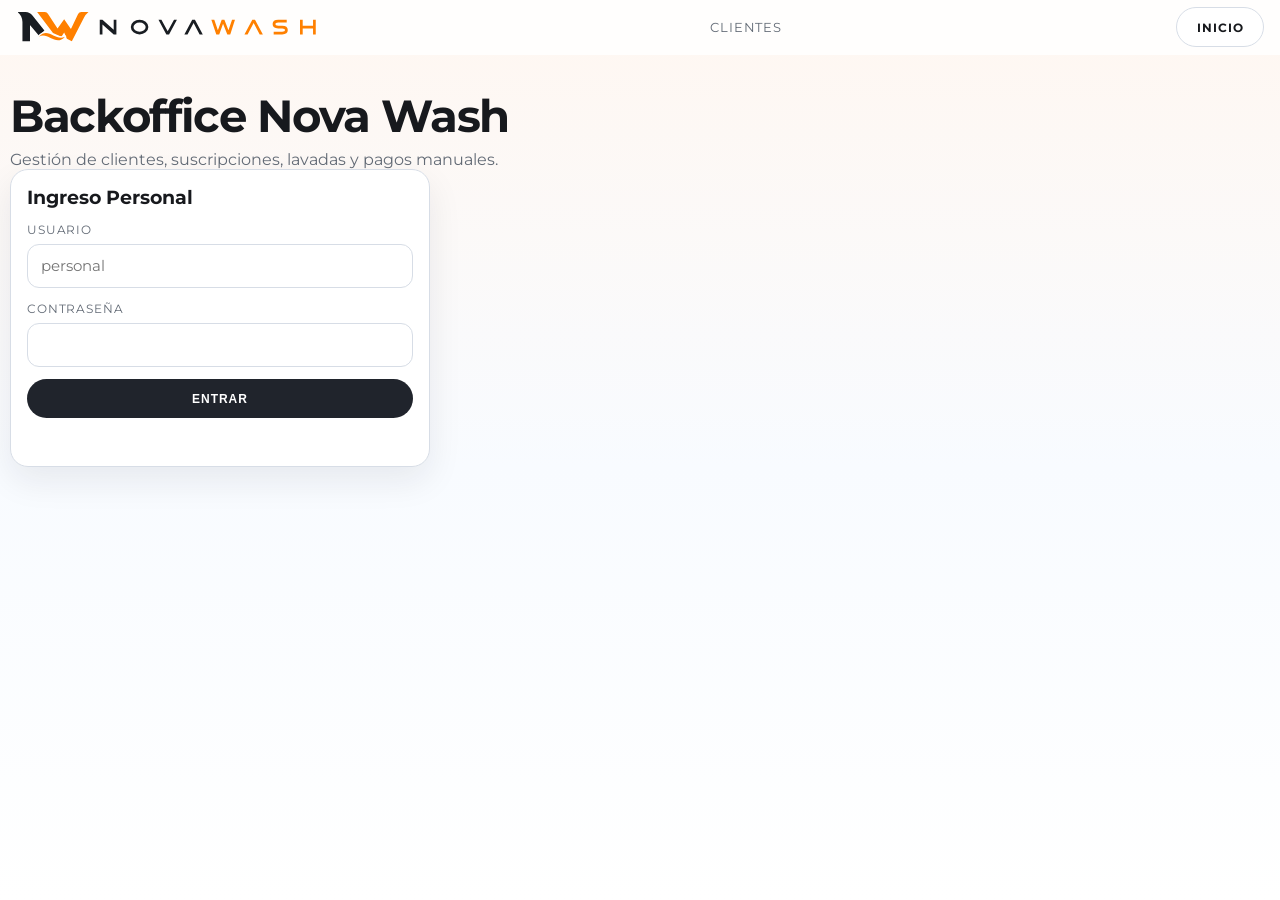
==== commit 8a8bdbe5: "Actualizar identidad NovaWash con monograma NW y logo horizontal" ====
--- a/backoffice.html
+++ b/backoffice.html
@@ -6,18 +6,18 @@
     <title>Nova Wash | Backoffice</title>
     <link rel="preconnect" href="https://fonts.googleapis.com" />
     <link rel="preconnect" href="https://fonts.gstatic.com" crossorigin />
-    <link rel="icon" type="image/png" href="Imagenes/favicon.png" />
-    <link rel="apple-touch-icon" href="Imagenes/favicon.png" />
+    <link rel="icon" type="image/svg+xml" href="Imagenes/novawash-icon.svg" />
+    <link rel="apple-touch-icon" href="Imagenes/novawash-icon.png" />
     <link
       href="https://fonts.googleapis.com/css2?family=Montserrat:wght@300;400;500;600;700;800&display=swap"
       rel="stylesheet"
     />
-    <link rel="stylesheet" href="styles.css?v=20260220a" />
+    <link rel="stylesheet" href="styles.css?v=20260914nw" />
   </head>
   <body class="backoffice-page">
     <header class="site-header scrolled">
       <a class="logo" href="index.html" aria-label="Nova Wash">
-        <img class="logo-mark" src="Imagenes/logo_largo.png" onerror="this.onerror=null;this.src='logo-novawash.svg';" alt="Nova Wash" />
+        <img class="logo-mark" src="Imagenes/novawash-horizontal.svg" alt="Nova Wash" />
       </a>
       <nav class="main-nav" aria-label="Navegación personal">
         <a href="#backofficePanel">Clientes</a>
@@ -327,6 +327,6 @@
       </section>
     </main>
 
-    <script src="script.js?v=20260218zq"></script>
+    <script src="script.js?v=20260914nw"></script>
   </body>
 </html>
--- a/styles.css
+++ b/styles.css
@@ -70,6 +70,33 @@
   background: rgba(255, 255, 255, 0.95);
 }
 
+.home-page .site-header:not(.scrolled) {
+  background: transparent;
+  border-bottom-color: transparent;
+  backdrop-filter: none;
+}
+
+.home-page .site-header:not(.scrolled) .main-nav a {
+  color: #f2f5fb;
+}
+
+.home-page .site-header:not(.scrolled) .main-nav a:hover {
+  color: #ffffff;
+}
+
+.home-page .site-header:not(.scrolled) .menu-toggle {
+  background: rgba(255, 255, 255, 0.14);
+  border-color: rgba(255, 255, 255, 0.36);
+}
+
+.home-page .site-header:not(.scrolled) .menu-toggle span {
+  background: #ffffff;
+}
+
+.home-page .site-header.scrolled {
+  padding: 0.36rem 0.86rem;
+}
+
 .logo {
   display: inline-flex;
   align-items: center;
@@ -78,11 +105,16 @@
 
 .logo-mark {
   display: block;
-  width: auto;
-  height: 63px;
-  transform: scale(1.5);
-  transform-origin: left center;
-}
+  width: 300px;
+  max-width: 100%;
+  height: auto;
+  transform: none;
+}
+
+.logo-mark-inverse { display: none; }
+.footer-logo { display: block; width: min(280px, 100%); height: auto; }
+.home-page .site-header:not(.scrolled) .logo-mark { display: none; }
+.home-page .site-header:not(.scrolled) .logo-mark-inverse { display: block; }
 
 .main-nav {
   display: flex;
@@ -295,6 +327,103 @@
   text-transform: uppercase;
 }
 
+.sr-only {
+  position: absolute;
+  width: 1px;
+  height: 1px;
+  padding: 0;
+  margin: -1px;
+  overflow: hidden;
+  clip: rect(0, 0, 0, 0);
+  white-space: nowrap;
+  border: 0;
+}
+
+.launch-notice {
+  padding: 1.15rem 1.2rem 0;
+}
+
+.launch-notice-inner {
+  width: min(1180px, 100%);
+  margin: 0 auto;
+  padding: clamp(1.4rem, 3.2vw, 2.35rem);
+  display: grid;
+  grid-template-columns: minmax(0, 1.15fr) minmax(340px, 0.85fr);
+  align-items: center;
+  gap: clamp(1.2rem, 4vw, 3.5rem);
+  border: 1px solid rgba(255, 106, 26, 0.28);
+  border-radius: 24px;
+  background:
+    radial-gradient(circle at 92% 12%, rgba(255, 138, 30, 0.16), transparent 33%),
+    rgba(255, 255, 255, 0.8);
+  box-shadow: 0 18px 48px rgba(29, 35, 45, 0.08);
+  backdrop-filter: blur(12px);
+}
+
+.launch-badge {
+  width: fit-content;
+  display: inline-flex;
+  align-items: center;
+  gap: 0.55rem;
+  color: #ce4f08;
+  font-size: 0.72rem;
+  font-weight: 800;
+  letter-spacing: 0.15em;
+  text-transform: uppercase;
+}
+
+.launch-badge span {
+  width: 9px;
+  height: 9px;
+  border-radius: 50%;
+  background: var(--orange);
+  box-shadow: 0 0 0 6px rgba(255, 106, 26, 0.13);
+}
+
+.launch-notice-copy h2 {
+  margin-top: 0.65rem;
+  font-size: clamp(1.55rem, 3.3vw, 2.55rem);
+}
+
+.launch-notice-copy > p:last-child {
+  max-width: 680px;
+  margin-top: 0.7rem;
+  color: var(--muted);
+  line-height: 1.6;
+}
+
+.launch-signup-row {
+  display: grid;
+  grid-template-columns: minmax(0, 1fr) auto;
+  gap: 0.55rem;
+  padding: 0.38rem;
+  border: 1px solid var(--line);
+  border-radius: 16px;
+  background: #fff;
+  box-shadow: 0 10px 28px rgba(29, 35, 45, 0.08);
+}
+
+.launch-signup-row input {
+  min-width: 0;
+  border: 0;
+  background: transparent;
+}
+
+.launch-signup-row input:focus {
+  outline: none;
+}
+
+.launch-signup-row .btn {
+  white-space: nowrap;
+  border: 0;
+}
+
+#launchSignupMessage {
+  min-height: 1.15rem;
+  margin: 0.55rem 0 0;
+  font-size: 0.78rem;
+}
+
 .info,
 .pricing,
 .city,
@@ -430,8 +559,17 @@
 }
 
 .peek-full-bleed .panel-content {
-  width: min(1300px, calc(100vw - 2rem));
+  width: 100vw;
   max-width: none;
+  margin-left: calc(50% - 50vw);
+  padding-left: 0;
+  padding-right: 0;
+}
+
+.peek-full-bleed .panel-content > h2,
+.peek-full-bleed .peek-copy {
+  padding-left: 5vw;
+  padding-right: 1rem;
 }
 
 .peek-carousel {
@@ -443,26 +581,40 @@
 .peek-viewport {
   overflow: hidden;
   position: relative;
-  border-radius: 16px;
+  width: 100vw;
+  height: auto;
 }
 
 .peek-track {
   display: flex;
-  gap: 1rem;
+  gap: 14px;
   transition: transform 0.35s ease;
+  will-change: transform;
 }
 
 .peek-card {
-  flex: 0 0 min(82%, 930px);
-  border-radius: 16px;
+  flex: 0 0 80vw;
+  border-radius: 0;
   overflow: hidden;
   background: #fff;
+  transition: border-radius 0.25s ease, box-shadow 0.25s ease;
+}
+
+.peek-card.is-active {
+  border-radius: 16px;
+  box-shadow: var(--shadow);
+}
+
+.peek-card.is-next {
+  border-top-left-radius: 16px;
+  border-bottom-left-radius: 16px;
 }
 
 .peek-card img {
   width: 100%;
-  height: clamp(180px, 35vw, 360px);
+  height: clamp(240px, 42vw, 600px);
   object-fit: cover;
+  object-position: center center;
   display: block;
 }
 
@@ -498,11 +650,11 @@
 }
 
 .peek-arrow.prev {
-  left: 0.6rem;
+  left: clamp(12px, 3.6vw, 54px);
 }
 
 .peek-arrow.next {
-  right: 0.6rem;
+  right: clamp(12px, 3.2vw, 44px);
 }
 
 .peek-arrow:hover {
@@ -535,6 +687,68 @@
 select:focus {
   outline: 2px solid rgba(255, 106, 26, 0.25);
   outline-offset: 1px;
+}
+
+.password-field {
+  position: relative;
+  display: block;
+}
+
+.password-field input {
+  width: 100%;
+  padding-right: 5.2rem;
+}
+
+.password-toggle {
+  position: absolute;
+  z-index: 1;
+  top: 50%;
+  right: 0.55rem;
+  transform: translateY(-50%);
+  display: grid;
+  place-items: center;
+  width: 2.75rem;
+  height: 2.75rem;
+  border: 0;
+  border-radius: 8px;
+  padding: 0;
+  background: #f1f4f8;
+  color: #4d5d78;
+  font: inherit;
+  font-weight: 700;
+  cursor: pointer;
+  touch-action: manipulation;
+  -webkit-tap-highlight-color: transparent;
+}
+
+.password-toggle:hover,
+.password-toggle:focus-visible {
+  background: #e5eaf1;
+  color: var(--text);
+}
+
+.password-toggle-icon {
+  width: 1.25rem;
+  height: 1.25rem;
+  fill: none;
+  stroke: currentColor;
+  stroke-linecap: round;
+  stroke-linejoin: round;
+  stroke-width: 1.8;
+  pointer-events: none;
+}
+
+.password-eye-pupil {
+  fill: currentColor;
+  stroke: none;
+}
+
+.password-eye-slash {
+  display: block;
+}
+
+.password-toggle.is-visible .password-eye-slash {
+  display: none;
 }
 
 .result {
@@ -944,10 +1158,43 @@
   font-weight: 800;
 }
 
-.qr-live-status {
-  margin-top: 0.4rem;
-  font-size: 0.82rem;
-  min-height: 1rem;
+.qr-toast {
+  position: fixed;
+  right: 16px;
+  top: 90px;
+  z-index: 140;
+  width: min(420px, calc(100vw - 24px));
+  border: 1px solid #b7e9cb;
+  background: #f2fff7;
+  color: #175f3e;
+  border-radius: 12px;
+  box-shadow: 0 16px 34px rgba(20, 72, 48, 0.2);
+  padding: 0.72rem 0.8rem;
+  transform: translateX(120%);
+  opacity: 0;
+  transition: transform 0.35s ease, opacity 0.35s ease;
+}
+
+.qr-toast.is-visible {
+  transform: translateX(0);
+  opacity: 1;
+}
+
+.qr-toast.is-exit {
+  transform: translateX(120%);
+  opacity: 0;
+}
+
+.qr-toast strong {
+  display: block;
+  font-size: 0.92rem;
+}
+
+.qr-toast p {
+  margin: 0.22rem 0 0;
+  font-size: 0.84rem;
+  line-height: 1.35;
+  color: #1d6544;
 }
 
 .user-qr-code {
@@ -2271,13 +2518,47 @@
   }
 
   .logo-mark {
-    height: 42px;
-    transform: scale(1.2);
-    transform-origin: left center;
+    width: min(250px, 65vw);
+    height: auto;
+    transform: none;
   }
 
   .hero-content {
     max-width: 94%;
+  }
+
+  .launch-notice {
+    padding: 0.8rem 0.8rem 0;
+  }
+
+  .launch-notice-inner {
+    grid-template-columns: 1fr;
+    gap: 1.1rem;
+    padding: 1.3rem;
+    border-radius: 20px;
+  }
+
+  .launch-notice-copy,
+  .launch-badge {
+    text-align: center;
+    margin-left: auto;
+    margin-right: auto;
+  }
+
+  .launch-notice-copy > p:last-child {
+    font-size: 0.9rem;
+  }
+
+  .launch-signup-row {
+    grid-template-columns: 1fr;
+  }
+
+  .launch-signup-row .btn {
+    width: 100%;
+  }
+
+  #launchSignupMessage {
+    text-align: center;
   }
 
   .eyebrow {
@@ -2344,7 +2625,7 @@
   }
 
   .peek-card {
-    flex-basis: 90%;
+    flex-basis: 80vw;
   }
 
   .peek-arrow {
@@ -2359,6 +2640,22 @@
 
   .peek-arrow.next {
     right: 0.42rem;
+  }
+
+  .qr-toast {
+    top: 78px;
+    right: 10px;
+    width: min(96vw, 360px);
+  }
+
+  .peek-full-bleed .panel-content {
+    padding-left: 0;
+  }
+
+  .peek-full-bleed .panel-content > h2,
+  .peek-full-bleed .peek-copy {
+    padding-left: 5vw;
+    padding-right: 0.7rem;
   }
 
   .bo-metrics {
@@ -2559,3 +2856,488 @@
     transition: none;
   }
 }
+
+/* Portal cliente: resumen visual, navegación por pestañas y estados de pago */
+.dashboard {
+  padding: clamp(1rem, 2.4vw, 1.7rem);
+  background: #f7f8fb;
+  border-color: #e2e7ef;
+  box-shadow: 0 24px 70px rgba(18, 27, 40, 0.1);
+}
+
+.dashboard-heading {
+  display: flex;
+  align-items: flex-end;
+  justify-content: space-between;
+  gap: 1rem;
+  padding: 0.25rem 0.2rem 1rem;
+}
+
+.dashboard-heading .portal-title-wrap {
+  margin: 0;
+}
+
+.dashboard-heading .dashboard-top {
+  justify-content: flex-end;
+}
+
+.dashboard-heading .dashboard-top h3 {
+  margin: 0;
+  color: #222b38;
+  font-size: clamp(0.9rem, 1.8vw, 1.05rem);
+}
+
+.dashboard-hero {
+  display: grid;
+  grid-template-columns: minmax(180px, 0.85fr) minmax(220px, 0.9fr) minmax(260px, 1.25fr);
+  gap: 0.8rem;
+  padding: 0.85rem;
+  overflow: hidden;
+  border-radius: 22px;
+  background: linear-gradient(135deg, #11161d 0%, #202832 100%);
+  box-shadow: 0 18px 38px rgba(17, 22, 29, 0.2);
+}
+
+.dashboard-hero-copy {
+  display: flex;
+  flex-direction: column;
+  justify-content: center;
+  padding: 1rem 0.75rem 1rem 0.55rem;
+  color: #fff;
+}
+
+.dashboard-hero-label,
+.card-eyebrow {
+  display: block;
+  color: #e96f25;
+  font-size: 0.68rem;
+  font-weight: 800;
+  letter-spacing: 0.09em;
+  text-transform: uppercase;
+}
+
+.dashboard-hero-copy h3 {
+  margin: 0.45rem 0 0;
+  color: #fff;
+  font-size: clamp(1.2rem, 2.2vw, 1.8rem);
+  line-height: 1.12;
+}
+
+.dashboard-hero-copy p {
+  margin: 0.65rem 0 1rem;
+  color: #b8c1cd;
+  font-size: 0.84rem;
+  line-height: 1.5;
+}
+
+.dashboard-hero-action {
+  align-self: flex-start;
+  min-height: 42px;
+  background: #fff;
+  border-color: #fff;
+  color: #1d2530;
+}
+
+.dashboard-hero .dash-card {
+  min-width: 0;
+  border-color: rgba(219, 226, 236, 0.9);
+  box-shadow: none;
+}
+
+.dashboard-hero .user-qr-card {
+  padding: 0.85rem;
+}
+
+.dashboard-hero .loyalty-card {
+  grid-column: auto;
+}
+
+.card-heading-row,
+.panel-title-row {
+  display: flex;
+  align-items: flex-start;
+  justify-content: space-between;
+  gap: 0.7rem;
+}
+
+.card-heading-row h4,
+.panel-title-row h4 {
+  margin-top: 0.18rem;
+}
+
+.qr-live-dot,
+.loyalty-badge,
+.panel-index {
+  flex: 0 0 auto;
+  border-radius: 999px;
+  padding: 0.28rem 0.5rem;
+  font-size: 0.64rem;
+  font-weight: 800;
+}
+
+.qr-live-dot {
+  color: #16734a;
+  background: #ecfbf3;
+}
+
+.loyalty-badge {
+  color: #bd4d0e;
+  background: #fff0e4;
+}
+
+.panel-index {
+  color: #8b96a6;
+  background: #f1f4f8;
+}
+
+.dashboard-tabs {
+  display: flex;
+  gap: 0.35rem;
+  margin: 1rem 0 0.8rem;
+  padding: 0.3rem;
+  overflow-x: auto;
+  border: 1px solid #e1e6ee;
+  border-radius: 14px;
+  background: #fff;
+  scrollbar-width: thin;
+}
+
+.dashboard-tab {
+  min-height: 42px;
+  flex: 1 0 auto;
+  padding: 0.55rem 0.85rem;
+  border: 0;
+  border-radius: 10px;
+  background: transparent;
+  color: #657080;
+  cursor: pointer;
+  font: inherit;
+  font-size: 0.78rem;
+  font-weight: 800;
+  white-space: nowrap;
+  transition: background 0.2s ease, color 0.2s ease, transform 0.2s ease;
+}
+
+.dashboard-tab:hover,
+.dashboard-tab:focus-visible {
+  background: #f6f7f9;
+  color: #202a36;
+  outline: none;
+}
+
+.dashboard-tab.is-active {
+  background: #171d25;
+  color: #fff;
+  box-shadow: 0 6px 14px rgba(18, 24, 31, 0.16);
+}
+
+.dashboard-tab-panel {
+  min-height: 210px;
+  animation: portalPanelIn 0.24s ease both;
+}
+
+.dashboard-tab-panel[hidden] {
+  display: none !important;
+}
+
+@keyframes portalPanelIn {
+  from { opacity: 0; transform: translateY(5px); }
+  to { opacity: 1; transform: none; }
+}
+
+.dashboard-home-panel {
+  display: grid;
+  grid-template-columns: minmax(220px, 0.9fr) minmax(0, 1.6fr);
+  gap: 0.8rem;
+  padding: clamp(1rem, 2vw, 1.35rem);
+  border: 1px solid #e2e7ef;
+  border-radius: 16px;
+  background: #fff;
+}
+
+.dashboard-home-copy h3 {
+  max-width: 360px;
+  margin: 0.35rem 0 0;
+  color: #202a36;
+  font-size: clamp(1.12rem, 2.4vw, 1.55rem);
+  line-height: 1.2;
+}
+
+.dashboard-home-copy p {
+  max-width: 430px;
+  margin: 0.55rem 0 0;
+  color: #687486;
+  font-size: 0.86rem;
+  line-height: 1.5;
+}
+
+.dashboard-shortcuts {
+  display: grid;
+  grid-template-columns: repeat(3, minmax(0, 1fr));
+  gap: 0.55rem;
+}
+
+.dashboard-shortcut {
+  display: flex;
+  min-height: 132px;
+  flex-direction: column;
+  align-items: flex-start;
+  justify-content: space-between;
+  padding: 0.75rem;
+  border: 1px solid #e1e6ee;
+  border-radius: 13px;
+  background: #fbfcfd;
+  color: #202a36;
+  cursor: pointer;
+  text-align: left;
+  transition: border-color 0.2s ease, box-shadow 0.2s ease, transform 0.2s ease;
+}
+
+.dashboard-shortcut:hover,
+.dashboard-shortcut:focus-visible {
+  border-color: #ff9a5f;
+  box-shadow: 0 10px 22px rgba(255, 106, 26, 0.12);
+  outline: none;
+  transform: translateY(-2px);
+}
+
+.dashboard-shortcut span {
+  color: #e96f25;
+  font-size: 0.68rem;
+  font-weight: 800;
+}
+
+.dashboard-shortcut strong {
+  margin-top: 0.55rem;
+  font-size: 0.8rem;
+  line-height: 1.2;
+}
+
+.dashboard-shortcut small {
+  color: #738091;
+  font-size: 0.7rem;
+  line-height: 1.35;
+}
+
+.dashboard-panels > .dash-card,
+.dashboard-panels > .history-block {
+  padding: clamp(1rem, 2.3vw, 1.35rem);
+  border-color: #e1e6ee;
+  box-shadow: 0 12px 26px rgba(26, 36, 48, 0.06);
+}
+
+.dashboard-panels .sub-badge {
+  margin-top: 1rem;
+}
+
+.subscription-renewal-notice,
+.payment-rule {
+  display: grid;
+  gap: 0.25rem;
+  margin-top: 0.75rem;
+  padding: 0.7rem 0.78rem;
+  border: 1px solid #ffd0b2;
+  border-radius: 12px;
+  background: #fff7f1;
+  color: #8d4115;
+  font-size: 0.8rem;
+  line-height: 1.4;
+}
+
+.subscription-renewal-notice[hidden] {
+  display: none !important;
+}
+
+.subscription-renewal-notice strong,
+.payment-rule strong {
+  color: #c4540d;
+}
+
+.payment-rule {
+  max-width: 620px;
+}
+
+@media (max-width: 1080px) {
+  .dashboard-hero {
+    grid-template-columns: minmax(190px, 0.8fr) minmax(230px, 1fr);
+  }
+
+  .dashboard-hero-copy {
+    grid-column: 1 / -1;
+    padding: 0.75rem 0.6rem 0.15rem;
+  }
+}
+
+@media (max-width: 700px) {
+  .dashboard-page .section {
+    padding-top: 4rem;
+  }
+
+  .dashboard-page,
+  .dashboard-page .manage,
+  .dashboard-page .panel-content,
+  .dashboard-page .dashboard,
+  .dashboard-page .dashboard-hero,
+  .dashboard-page .dashboard-panels {
+    width: 100%;
+    max-width: 100%;
+    min-width: 0;
+  }
+
+  .dashboard {
+    padding: 0.75rem;
+  }
+
+  .dashboard-tabs {
+    position: sticky;
+    top: 64px;
+    z-index: 25;
+    margin: -0.75rem -0.75rem 0.7rem;
+    padding: 0.3rem 0.45rem;
+    border-right: 0;
+    border-left: 0;
+    border-radius: 0;
+    box-shadow: 0 8px 18px rgba(25, 33, 43, 0.08);
+  }
+
+  .dashboard-heading {
+    align-items: flex-start;
+    flex-direction: column;
+    gap: 0.55rem;
+    padding-top: 0.1rem;
+  }
+
+  .dashboard-heading .portal-subtitle {
+    display: none;
+  }
+
+  .dashboard-heading .dashboard-top {
+    width: 100%;
+    justify-content: space-between;
+  }
+
+  .dashboard-hero {
+    display: flex;
+    flex-direction: column;
+    gap: 0.7rem;
+    border-radius: 18px;
+    padding: 0.65rem;
+  }
+
+  .dashboard-hero-copy,
+  .dashboard-hero .user-qr-card,
+  .dashboard-hero .loyalty-card {
+    grid-column: auto;
+  }
+
+  .dashboard-hero-copy {
+    display: none;
+  }
+
+  .dashboard-hero-copy h3 {
+    max-width: 320px;
+  }
+
+  .dashboard-hero .user-qr-card,
+  .dashboard-hero .loyalty-card {
+    padding: 0.75rem;
+  }
+
+  .dashboard-tabs {
+    margin-top: 0.75rem;
+  }
+
+  .dashboard-tab {
+    min-width: 92px;
+  }
+
+  .dashboard-home-panel {
+    grid-template-columns: 1fr;
+  }
+
+  .dashboard-shortcuts {
+    grid-template-columns: 1fr;
+  }
+
+  .dashboard-shortcut {
+    min-height: 82px;
+  }
+
+  .dashboard-panels .dash-actions .btn {
+    width: 100%;
+    justify-content: center;
+  }
+}
+
+/* App de clientes: estilos aislados del backoffice. */
+.client-app { background: #f4f5f7; }
+.client-app::before { background: #f4f5f7; }
+.client-app [hidden] { display: none !important; }
+.client-app .dashboard { background: transparent; border: 0; box-shadow: none; padding: 0; }
+.client-app .dashboard-heading { padding: 18px 0; }
+.client-app .dashboard-hero { grid-template-columns: 1fr 1fr; background: none; padding: 0; box-shadow: none; overflow: visible; align-items: start; }
+.client-app .dashboard-hero-copy { display: none; }
+.client-app .user-qr-card { padding: 22px; border: 0; border-radius: 24px; box-shadow: 0 6px 24px #18233008; }
+.client-app .user-qr-image { width: 192px; height: 192px; padding: 8px; border: 0; border-radius: 0; margin: 18px auto 8px; }
+.client-app .user-qr-note { font-size: 13px; font-weight: 500; color: #687180 !important; }
+.client-app .user-qr-code { font-size: 10px; color: #7d8590; }
+.client-app .qr-stats { margin-top: 18px; border-radius: 16px; background: #171c24; gap: 0; padding: 15px 0; }
+.client-app .qr-stat { border: 0; background: none; padding: 0 10px; }
+.client-app .qr-stat + .qr-stat { border-left: 1px solid #ffffff24; border-radius: 0; }
+.client-app .qr-stat-label { color: #bdc4ce; font-size: 10px; letter-spacing: 0; text-transform: none; }
+.client-app .qr-stat strong { color: white; font-size: 24px; margin-top: 5px; }
+.client-app .qr-live-dot { font-family: inherit; border: 0; color: #9e410b; background: #fff0e3; cursor: pointer; min-height: 44px; padding: 8px 12px; }
+.client-app .card-eyebrow, .client-app .panel-index, .client-app .dashboard-home-copy { display: none; }
+.client-app .card-heading-row { align-items: center; text-align: left; }
+.client-app .card-heading-row h4 { font-size: 18px; margin: 0; }
+.client-app .loyalty-card { border: 0; background: #fff5eb; padding: 22px; border-radius: 24px; }
+.client-app .loyalty-grid { grid-template-columns: repeat(5, minmax(0, 1fr)); margin: 16px 0; }
+.client-app .loyalty-cell { max-height: 52px; border: 1px solid #eaded3; background: #ffffff85; }
+.client-app .loyalty-cell.filled { background: #ffd4b5; border-color: #ec9b63; }
+.client-app .muted-note { font-size: 13px; line-height: 1.6; }
+.client-app .dashboard-home-panel { margin-top: 16px; display: block; min-height: 0; padding: 0; border: 0; background: none; }
+.client-app .dashboard-shortcut { background: white; min-height: 104px; padding: 16px; border: 0; border-radius: 18px; font-family: inherit; }
+.client-app .dashboard-shortcut span { display: none; }
+.client-app .dashboard-shortcut strong { font-size: 14px; margin: 0; }
+.client-app .dashboard-shortcut small { font-size: 12px; margin-top: 6px; }
+.client-app .dashboard-tab-panel { scroll-margin-top: 92px; }
+.client-app .dashboard-panels > .dash-card, .client-app .history-block { border: 0; border-radius: 24px; padding: 24px; margin-top: 0; box-shadow: none; }
+.client-app .panel-title-row h4 { font-size: 24px; margin: 0 0 16px; }
+.client-app .sub-details { gap: 0; }
+.client-app .sub-detail-row { padding: 12px 0; border-bottom: 1px solid #edf0f3; font-size: 14px; }
+.client-app .sub-detail-label { display: block; margin-bottom: 6px; font-size: 12px; color: #79818d; }
+.client-app .profile-details { grid-template-columns: 1fr 1fr; gap: 10px 24px; }
+.client-app .profile-input { font-size: 16px; min-height: 48px; border: 1px solid #e4e7eb; background: #f8f9fb; border-radius: 12px; }
+.client-app .btn { min-height: 46px; letter-spacing: 0; text-transform: none; font-size: 13px; }
+.client-app #walletStatus { font-size: 26px; font-weight: 800; color: #171c24; }
+.client-app .history-date { display: block; font-size: 11px; margin-bottom: 7px; }
+.client-app .history-item { padding: 16px; font-size: 13px; line-height: 1.6; }
+.client-app .dashboard-tabs { background: transparent; border: 0; box-shadow: none; padding: 0; }
+.client-app .dashboard-tab { min-height: 48px; }
+@media (max-width: 700px) {
+  .client-app .site-header { height: 58px; padding: 8px 18px; background: #f4f5f7; border: 0; }
+  .client-app .site-header .menu-toggle, .client-app .main-nav { display: none; }
+  .client-app .logo-mark { width: min(260px, 76vw); height: auto; transform: none; }
+  .client-app .dashboard-page .section { display: block; padding: 58px 16px calc(100px + env(safe-area-inset-bottom)); }
+  .client-app .dashboard { margin: 0; }
+  .client-app .dashboard-heading { padding: 10px 2px 16px; gap: 8px; }
+  .client-app .portal-title { font-size: 20px; letter-spacing: -0.7px; }
+  .client-app .dashboard-top h3 { font-size: 12px; font-weight: 500; color: #727b88; }
+  .client-app .dashboard-avatar { width: 28px; height: 28px; }
+  .client-app .dashboard-hero { display: flex; gap: 14px; }
+  .client-app .dashboard-hero .user-qr-card, .client-app .dashboard-hero .loyalty-card { padding: 18px; width: 100%; }
+  .client-app .dashboard-tabs { position: fixed; top: auto; bottom: 0; left: 0; right: 0; width: 100%; margin: 0; padding: 8px 8px calc(8px + env(safe-area-inset-bottom)); display: grid; grid-template-columns: repeat(5, minmax(0, 1fr)); gap: 2px; background: #fffffff5; backdrop-filter: blur(16px); border-top: 1px solid #e7e9ed; border-radius: 0; z-index: 65; overflow: visible; }
+  .client-app .dashboard-tab { min-width: 0; min-height: 56px; padding: 6px 0; font-size: 10px; border-radius: 12px; display: flex; flex-direction: column; align-items: center; gap: 5px; color: #767f8c; }
+  .client-app .dashboard-tab.is-active { background: #fff0e5; color: #b94a0a; box-shadow: none; }
+  .client-app .dashboard-tab svg { width: 22px; height: 22px; fill: none; stroke: currentColor; stroke-width: 1.7; stroke-linecap: round; stroke-linejoin: round; }
+  .client-app .dashboard-shortcuts { grid-template-columns: 1fr; gap: 8px; }
+  .client-app .dashboard-shortcut { min-height: 72px; }
+  .client-app .dashboard-panels > .dash-card, .client-app .history-block { padding: 20px; }
+  .client-app .profile-details { grid-template-columns: 1fr; gap: 0; }
+  .client-app .dash-actions { gap: 10px; margin-top: 20px; }
+  .client-app .dash-actions .btn { min-height: 50px; }
+  .client-app .bo-audit-pager { display: flex; flex-wrap: wrap; }
+  .client-app .wompi-modal-card { position: fixed; bottom: 0; left: 0; right: 0; width: 100%; max-height: 90dvh; overflow-y: auto; border-radius: 24px 24px 0 0; padding: 24px 20px calc(24px + env(safe-area-inset-bottom)); }
+}
+@media (min-width: 701px) { .client-app .dashboard-tab svg { display: none; } }
+@media (prefers-reduced-motion: reduce) { .client-app .dashboard-tab-panel { animation: none; } }
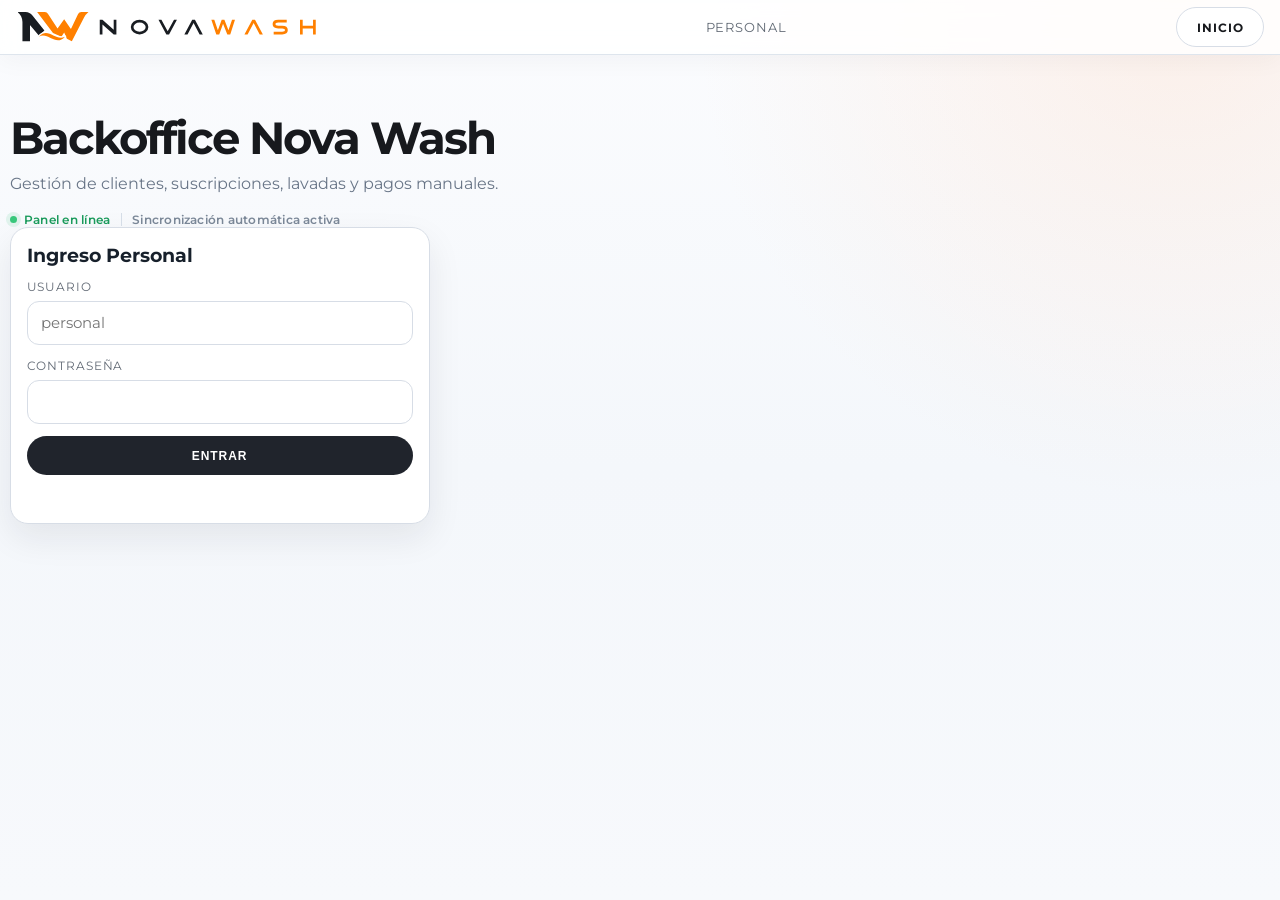
==== commit 816cb270: "Modernizar UX del backoffice de personal" ====
--- a/backoffice.html
+++ b/backoffice.html
@@ -13,6 +13,7 @@
       rel="stylesheet"
     />
     <link rel="stylesheet" href="styles.css?v=20260914nw" />
+    <link rel="stylesheet" href="backoffice-modern.css?v=20260917bo" />
   </head>
   <body class="backoffice-page">
     <header class="site-header scrolled">
@@ -20,7 +21,7 @@
         <img class="logo-mark" src="Imagenes/novawash-horizontal.svg" alt="Nova Wash" />
       </a>
       <nav class="main-nav" aria-label="Navegación personal">
-        <a href="#backofficePanel">Clientes</a>
+        <a href="#backofficePanel">Personal</a>
         <a class="mobile-only-nav-link" href="index.html">Inicio</a>
       </nav>
       <button class="menu-toggle" type="button" aria-label="Abrir menú" aria-expanded="false">
@@ -36,6 +37,11 @@
         <div class="panel-content reveal visible bo-full">
           <h1 id="bo-title" class="dash-title">Backoffice Nova Wash</h1>
           <p class="manage-subtitle">Gestión de clientes, suscripciones, lavadas y pagos manuales.</p>
+          <div class="bo-page-summary" aria-label="Estado del backoffice">
+            <span class="bo-live-status"><span aria-hidden="true"></span>Panel en línea</span>
+            <span class="bo-summary-separator" aria-hidden="true"></span>
+            <span>Sincronización automática activa</span>
+          </div>
 
           <article id="boLoginCard" class="account-card bo-login">
             <h3>Ingreso Personal</h3>
@@ -55,16 +61,25 @@
 
           <article id="backofficePanel" class="dashboard" hidden>
             <div class="dashboard-top">
-              <h3>Clientes y Usuarios</h3>
+              <div>
+                <p class="bo-section-kicker">Centro de operación</p>
+                <h3>Clientes y usuarios</h3>
+              </div>
               <div class="dash-actions">
-                <button id="boAddUserBtn" class="btn btn-orange" type="button">Añadir usuario</button>
+                <button id="boAddUserBtn" class="btn btn-orange" type="button">Nuevo usuario</button>
                 <button id="boLogoutBtn" class="btn btn-dark" type="button">Cerrar sesión personal</button>
               </div>
             </div>
             <p class="manage-subtitle">Edita datos, plan, número de lavadas, y registra pagos en efectivo manuales.</p>
             <p id="boPanelMessage" class="result" aria-live="polite"></p>
 
-            <section class="bo-top-layout">
+            <nav class="bo-workspace-nav" aria-label="Secciones del backoffice">
+              <a class="is-active" href="#boOverview">Resumen</a>
+              <a href="#boUsersSection">Usuarios</a>
+              <a href="#boAuditSection">Auditoría</a>
+            </nav>
+
+            <section id="boOverview" class="bo-top-layout">
               <div class="bo-left-panel">
                 <section class="bo-filters bo-filters-dates">
                   <label>
@@ -166,40 +181,49 @@
               </section>
             </section>
 
-            <div class="bo-users-toolbar">
-              <p id="boUsersCount" class="bo-users-count">Mostrando 0 de 0</p>
-              <div class="bo-audit-pager bo-users-pager">
-                <button id="boUsersPrevBtn" class="btn btn-light" type="button">Anterior</button>
-                <span id="boUsersPageText">Página 1</span>
-                <button id="boUsersNextBtn" class="btn btn-light" type="button">Siguiente</button>
-              </div>
+            <div id="boUsersSection" class="bo-users-section">
+              <div class="bo-users-toolbar">
+                <div class="bo-section-heading">
+                  <p class="bo-section-kicker">Directorio</p>
+                  <h4>Usuarios activos</h4>
+                  <p>Consulta, edita y recarga cuentas sin perder el contexto.</p>
+                </div>
+                <div class="bo-users-toolbar-right">
+                  <p id="boUsersCount" class="bo-users-count">Mostrando 0 de 0</p>
+                  <div class="bo-audit-pager bo-users-pager">
+                    <button id="boUsersPrevBtn" class="btn btn-light" type="button">Anterior</button>
+                    <span id="boUsersPageText">Página 1</span>
+                    <button id="boUsersNextBtn" class="btn btn-light" type="button">Siguiente</button>
+                  </div>
+                </div>
+              </div>
+
+              <div class="bo-table-wrap bo-users-wrap">
+                <table class="bo-table bo-users-table">
+                  <thead>
+                    <tr>
+                      <th class="bo-col-id">ID</th>
+                      <th class="bo-col-name">Cliente</th>
+                      <th class="bo-col-cedula">Cédula</th>
+                      <th class="bo-col-email">Correo</th>
+                      <th class="bo-col-plate">Placa</th>
+                      <th>Teléfono</th>
+                      <th>Plan</th>
+                      <th class="bo-col-mini">Disp.</th>
+                      <th class="bo-col-mini">Realiz.</th>
+                      <th class="bo-col-wallet">Saldo</th>
+                      <th class="bo-col-payment">Pago</th>
+                      <th class="bo-col-recharge">Recarga</th>
+                      <th>Acciones</th>
+                    </tr>
+                  </thead>
+                  <tbody id="boUsersBody"></tbody>
+                </table>
+              </div>
+              <div id="boUsersMobile" class="bo-users-mobile"></div>
             </div>
 
-            <div class="bo-table-wrap bo-users-wrap">
-              <table class="bo-table bo-users-table">
-                <thead>
-                  <tr>
-                    <th class="bo-col-id">ID</th>
-                    <th class="bo-col-name">Cliente</th>
-                    <th class="bo-col-cedula">Cédula</th>
-                    <th class="bo-col-email">Correo</th>
-                    <th class="bo-col-plate">Placa</th>
-                    <th>Teléfono</th>
-                    <th>Plan</th>
-                    <th class="bo-col-mini">Disp.</th>
-                    <th class="bo-col-mini">Realiz.</th>
-                    <th class="bo-col-wallet">Saldo</th>
-                    <th class="bo-col-payment">Pago</th>
-                    <th class="bo-col-recharge">Recarga</th>
-                    <th>Acciones</th>
-                  </tr>
-                </thead>
-                <tbody id="boUsersBody"></tbody>
-              </table>
-            </div>
-            <div id="boUsersMobile" class="bo-users-mobile"></div>
-
-            <section class="history-block bo-audit">
+            <section id="boAuditSection" class="history-block bo-audit">
               <h4>Registro de Auditoría</h4>
               <div class="bo-audit-filters">
                 <label>
--- a/styles.css
+++ b/styles.css
@@ -340,7 +340,7 @@
 }
 
 .launch-notice {
-  padding: 1.15rem 1.2rem 0;
+  padding: 1.65rem 1.2rem 2.4rem;
 }
 
 .launch-notice-inner {
@@ -2477,6 +2477,7 @@
     padding: 0.45rem 0.72rem;
     font-size: 0.62rem;
     letter-spacing: 0.06em;
+    white-space: nowrap;
   }
 
   .menu-toggle {
@@ -2528,7 +2529,7 @@
   }
 
   .launch-notice {
-    padding: 0.8rem 0.8rem 0;
+    padding: 1rem 0.8rem 1.7rem;
   }
 
   .launch-notice-inner {
@@ -2842,6 +2843,17 @@
   .section {
     padding-top: 5.5rem;
     padding-bottom: 2.5rem;
+  }
+}
+
+@media (max-width: 600px) {
+  .home-page .site-header .logo-mark {
+    width: min(180px, 46vw);
+  }
+
+  .home-page .site-header > .btn.mobile-auth-btn {
+    padding-inline: 0.64rem;
+    font-size: 0.59rem;
   }
 }
 
--- a/backoffice-modern.css
+++ b/backoffice-modern.css
@@ -0,0 +1,559 @@
+/* Backoffice refresh: clearer hierarchy for daily staff operations. */
+:root {
+  --bo-ink: #17202b;
+  --bo-muted: #687587;
+  --bo-line: #e2e8f0;
+  --bo-panel: #ffffff;
+  --bo-canvas: #f4f7fb;
+  --bo-orange: #f36b2a;
+  --bo-orange-soft: #fff1e8;
+  --bo-green: #1a9a5b;
+  --bo-shadow: 0 18px 50px rgba(28, 39, 55, 0.08);
+}
+
+.backoffice-page {
+  background: var(--bo-canvas);
+  color: var(--bo-ink);
+}
+
+.backoffice-page::before {
+  background:
+    radial-gradient(circle at 92% 2%, rgba(255, 210, 183, 0.28), transparent 30rem),
+    linear-gradient(180deg, #fbfcfe 0%, var(--bo-canvas) 52%, #f7f9fc 100%);
+}
+
+.backoffice-page .site-header {
+  border-bottom-color: rgba(220, 227, 236, 0.92);
+  box-shadow: 0 6px 24px rgba(23, 32, 43, 0.04);
+}
+
+.backoffice-page .main-nav a[aria-current="page"],
+.backoffice-page .main-nav a:hover {
+  color: var(--bo-orange);
+}
+
+.backoffice-page .dashboard-page {
+  padding-top: 0;
+}
+
+.backoffice-page .bo-section {
+  padding-top: 6.6rem;
+  padding-bottom: 4rem;
+}
+
+.backoffice-page .bo-full {
+  width: min(1500px, 100%);
+}
+
+.backoffice-page .dash-title {
+  max-width: 840px;
+  letter-spacing: -0.045em;
+  line-height: 1.03;
+}
+
+.backoffice-page .manage-subtitle {
+  color: var(--bo-muted);
+  line-height: 1.55;
+}
+
+.bo-page-summary {
+  display: flex;
+  align-items: center;
+  flex-wrap: wrap;
+  gap: 0.65rem;
+  margin-top: 1rem;
+  color: #7a8797;
+  font-size: 0.74rem;
+  font-weight: 600;
+  letter-spacing: 0.02em;
+}
+
+.bo-live-status {
+  display: inline-flex;
+  align-items: center;
+  gap: 0.42rem;
+  color: var(--bo-green);
+}
+
+.bo-live-status > span {
+  width: 0.48rem;
+  height: 0.48rem;
+  border-radius: 999px;
+  background: #38c77b;
+  box-shadow: 0 0 0 4px rgba(56, 199, 123, 0.12);
+}
+
+.bo-summary-separator {
+  width: 1px;
+  height: 0.85rem;
+  background: #d5dde7;
+}
+
+.backoffice-page .dashboard {
+  margin-top: 1.4rem;
+  padding: clamp(1rem, 2vw, 1.55rem);
+  border: 1px solid rgba(220, 227, 236, 0.95);
+  border-radius: 24px;
+  background: rgba(255, 255, 255, 0.84);
+  box-shadow: var(--bo-shadow);
+}
+
+.backoffice-page .dashboard-top {
+  align-items: flex-start;
+  gap: 1rem;
+  padding-bottom: 0.15rem;
+}
+
+.backoffice-page .dashboard-top h3 {
+  margin: 0.12rem 0 0;
+  color: var(--bo-ink);
+  font-size: clamp(1.25rem, 2vw, 1.6rem);
+  letter-spacing: -0.035em;
+}
+
+.backoffice-page .dashboard-top .dash-actions {
+  display: flex;
+  flex-wrap: wrap;
+  justify-content: flex-end;
+  gap: 0.55rem;
+}
+
+.backoffice-page .dashboard-top .btn,
+.backoffice-page .bo-date-presets .btn,
+.backoffice-page .bo-audit-pager .btn {
+  min-height: 38px;
+  padding: 0.62rem 0.9rem;
+  font-size: 0.67rem;
+  letter-spacing: 0.055em;
+}
+
+.backoffice-page .bo-section-kicker {
+  margin: 0;
+  color: var(--bo-orange);
+  font-size: 0.64rem;
+  font-weight: 800;
+  letter-spacing: 0.12em;
+  text-transform: uppercase;
+}
+
+.backoffice-page .dashboard > .manage-subtitle {
+  margin-top: 0.45rem;
+  font-size: 0.84rem;
+}
+
+.backoffice-page #boPanelMessage {
+  margin-top: 0.45rem;
+}
+
+.bo-workspace-nav {
+  display: flex;
+  align-items: center;
+  gap: 0.18rem;
+  margin: 1.2rem -0.25rem 1.15rem;
+  padding: 0.28rem;
+  width: fit-content;
+  max-width: 100%;
+  overflow-x: auto;
+  border: 1px solid var(--bo-line);
+  border-radius: 12px;
+  background: #f5f7fa;
+}
+
+.bo-workspace-nav a {
+  flex: 0 0 auto;
+  padding: 0.54rem 0.82rem;
+  border-radius: 8px;
+  color: #728096;
+  font-size: 0.73rem;
+  font-weight: 700;
+  transition: background-color 0.2s ease, color 0.2s ease, box-shadow 0.2s ease;
+}
+
+.bo-workspace-nav a:hover,
+.bo-workspace-nav a:focus-visible,
+.bo-workspace-nav a.is-active {
+  color: var(--bo-ink);
+  background: #fff;
+  box-shadow: 0 2px 7px rgba(24, 35, 48, 0.08);
+}
+
+.bo-top-layout {
+  gap: 1rem;
+}
+
+.backoffice-page .bo-left-panel {
+  min-width: 0;
+}
+
+.backoffice-page .bo-filters-dates {
+  margin-top: 0;
+  padding: 0.7rem 0.8rem;
+  border: 1px solid var(--bo-line);
+  border-radius: 14px;
+  background: #fbfcfe;
+}
+
+.backoffice-page .bo-date-presets {
+  gap: 0.3rem;
+}
+
+.backoffice-page .bo-date-presets .btn {
+  min-height: 32px;
+  padding: 0.42rem 0.64rem;
+  border-color: #dce3ec;
+  color: #657287;
+  background: #fff;
+  font-size: 0.62rem;
+}
+
+.backoffice-page .bo-date-presets .btn:hover {
+  border-color: #ffbc98;
+  color: #c9531b;
+  background: #fffaf7;
+}
+
+.backoffice-page .bo-btn-clear {
+  border-radius: 9px;
+  background: #fff4f1 !important;
+  border-color: #f2b2a6 !important;
+  color: #c75a49 !important;
+}
+
+.backoffice-page .bo-metrics {
+  margin-top: 0.85rem;
+  gap: 0.65rem;
+}
+
+.backoffice-page .bo-metric-card {
+  min-height: 92px;
+  padding: 0.78rem 0.86rem;
+  border-color: var(--bo-line);
+  border-radius: 15px;
+  background: var(--bo-panel);
+  box-shadow: 0 7px 20px rgba(26, 38, 54, 0.045);
+}
+
+.backoffice-page .bo-metric-card p {
+  color: #7b8798;
+  font-size: 0.65rem;
+  line-height: 1.35;
+  letter-spacing: 0.08em;
+}
+
+.backoffice-page .bo-metric-card strong {
+  margin-top: 0.42rem;
+  color: var(--bo-ink);
+  font-size: clamp(1.15rem, 2vw, 1.48rem);
+  letter-spacing: -0.035em;
+}
+
+.backoffice-page .bo-metric-card:first-child {
+  border-color: #b6e7cb;
+  background: linear-gradient(145deg, #f2fff7, #fff);
+}
+
+.backoffice-page .bo-metric-card:first-child strong {
+  color: var(--bo-green);
+}
+
+.backoffice-page .bo-qr-ops {
+  margin-top: 0;
+  padding: 1.05rem;
+  border-color: #263241;
+  background: linear-gradient(145deg, #17202b, #263241);
+  box-shadow: 0 18px 34px rgba(23, 32, 43, 0.16);
+}
+
+.backoffice-page .bo-qr-ops h4 {
+  color: #fff;
+  font-size: 1.05rem;
+}
+
+.backoffice-page .bo-qr-left p,
+.backoffice-page .bo-qr-left label {
+  color: #b7c2cf;
+}
+
+.backoffice-page .bo-qr-left input {
+  border-color: #435263;
+  background: #202c3a;
+  color: #fff;
+}
+
+.backoffice-page .bo-qr-left input::placeholder {
+  color: #8694a4;
+}
+
+.backoffice-page .bo-scanner-square {
+  border: 1px solid #526174;
+  background: #101820;
+  box-shadow: 0 0 0 5px rgba(255, 255, 255, 0.04);
+}
+
+.backoffice-page .bo-qr-right .btn-light {
+  border-color: #546477;
+  background: transparent;
+  color: #fff;
+}
+
+.backoffice-page .bo-users-section {
+  margin-top: 1.5rem;
+  scroll-margin-top: 5rem;
+}
+
+.backoffice-page .bo-users-toolbar {
+  align-items: flex-end;
+  margin: 0;
+  padding: 1rem 0.1rem 0.65rem;
+  border-top: 1px solid var(--bo-line);
+}
+
+.bo-section-heading h4 {
+  margin: 0.2rem 0 0;
+  color: var(--bo-ink);
+  font-size: 1.08rem;
+  letter-spacing: -0.025em;
+}
+
+.bo-section-heading > p:last-child {
+  margin: 0.3rem 0 0;
+  color: var(--bo-muted);
+  font-size: 0.75rem;
+}
+
+.bo-users-toolbar-right {
+  display: flex;
+  align-items: center;
+  gap: 0.75rem;
+}
+
+.backoffice-page .bo-users-count {
+  color: #758195;
+  font-size: 0.72rem;
+  white-space: nowrap;
+}
+
+.backoffice-page .bo-table-wrap {
+  margin-top: 0.25rem;
+  border-color: var(--bo-line);
+  border-radius: 15px;
+  box-shadow: 0 8px 26px rgba(26, 38, 54, 0.045);
+}
+
+.backoffice-page .bo-table th,
+.backoffice-page .bo-table td {
+  border-bottom-color: #edf0f4;
+}
+
+.backoffice-page .bo-table thead th {
+  padding-top: 0.72rem;
+  padding-bottom: 0.72rem;
+  background: #f8fafc;
+  color: #7a8797;
+  font-size: 0.63rem;
+  font-weight: 800;
+  letter-spacing: 0.08em;
+}
+
+.backoffice-page .bo-table tbody tr {
+  transition: background-color 0.18s ease;
+}
+
+.backoffice-page .bo-table tbody tr:hover {
+  background: #fffaf7;
+}
+
+.backoffice-page .bo-table tbody tr:last-child td {
+  border-bottom: 0;
+}
+
+.backoffice-page .bo-table td {
+  color: #445165;
+}
+
+.backoffice-page .bo-table td input,
+.backoffice-page .bo-table td select {
+  border-color: #e2e7ee;
+  background: #fbfcfe;
+  border-radius: 9px;
+}
+
+.backoffice-page .bo-table td input:focus,
+.backoffice-page .bo-table td select:focus,
+.backoffice-page .bo-filters input:focus,
+.backoffice-page .bo-filters select:focus {
+  outline: none;
+  border-color: #f29a6c;
+  box-shadow: 0 0 0 3px rgba(243, 107, 42, 0.14);
+}
+
+.backoffice-page .bo-audit {
+  margin-top: 1.55rem;
+  padding: 1rem;
+  border-color: var(--bo-line);
+  border-radius: 18px;
+  box-shadow: none;
+  scroll-margin-top: 5rem;
+}
+
+.backoffice-page .bo-audit > h4 {
+  margin-bottom: 0;
+  color: var(--bo-ink);
+  font-size: 1.08rem;
+  letter-spacing: -0.025em;
+}
+
+.backoffice-page .bo-audit-filters {
+  padding: 0.85rem 0;
+  border-bottom: 1px solid var(--bo-line);
+}
+
+.backoffice-page .bo-audit-type-filters .btn {
+  border-color: #dde4ed;
+  color: #68778c;
+  background: #fff;
+  font-size: 0.66rem;
+}
+
+.backoffice-page .bo-audit-type-filters .btn.is-active {
+  border-color: var(--bo-orange);
+  background: var(--bo-orange);
+  color: #fff;
+  box-shadow: 0 5px 12px rgba(243, 107, 42, 0.2);
+}
+
+.backoffice-page .bo-audit-toolbar {
+  padding-top: 0.25rem;
+}
+
+.backoffice-page .bo-audit-table {
+  min-width: 840px;
+}
+
+.backoffice-page .bo-menu-trigger {
+  border-color: #dfe5ed;
+  color: #67758a;
+  background: #fff;
+}
+
+.backoffice-page .bo-menu-trigger:hover,
+.backoffice-page .bo-menu-trigger:focus-visible {
+  border-color: #f1a17b;
+  color: var(--bo-orange);
+  background: #fff8f4;
+}
+
+.backoffice-page .bo-modal-card {
+  border: 1px solid var(--bo-line);
+  border-radius: 20px;
+  box-shadow: 0 25px 75px rgba(19, 27, 38, 0.2);
+}
+
+@media (max-width: 1080px) {
+  .backoffice-page .bo-top-layout {
+    grid-template-columns: minmax(0, 1fr) minmax(360px, 0.88fr);
+  }
+}
+
+@media (max-width: 900px) {
+  .backoffice-page .bo-section {
+    padding-top: 5.7rem;
+  }
+
+  .backoffice-page .dashboard-top {
+    align-items: stretch;
+  }
+
+  .backoffice-page .dashboard-top .dash-actions {
+    justify-content: flex-start;
+  }
+
+  .backoffice-page .bo-top-layout {
+    grid-template-columns: 1fr;
+  }
+
+  .backoffice-page .bo-qr-ops {
+    margin-top: 0.2rem;
+  }
+
+  .backoffice-page .bo-users-toolbar {
+    align-items: flex-start;
+    gap: 0.75rem;
+  }
+
+  .bo-users-toolbar-right {
+    width: 100%;
+    justify-content: space-between;
+  }
+}
+
+@media (max-width: 600px) {
+  .backoffice-page .bo-section {
+    padding-top: 5.25rem;
+    padding-left: 0.72rem;
+    padding-right: 0.72rem;
+  }
+
+  .backoffice-page .bo-page-summary {
+    align-items: flex-start;
+    flex-direction: column;
+    gap: 0.4rem;
+  }
+
+  .backoffice-page .bo-summary-separator {
+    display: none;
+  }
+
+  .backoffice-page .dashboard {
+    padding: 0.9rem;
+    border-radius: 18px;
+  }
+
+  .backoffice-page .dashboard-top .dash-actions {
+    display: grid;
+    grid-template-columns: 1fr 1fr;
+  }
+
+  .backoffice-page .dashboard-top .dash-actions .btn {
+    min-height: 42px;
+    padding: 0.54rem 0.5rem;
+    font-size: 0.58rem;
+  }
+
+  .bo-workspace-nav {
+    width: 100%;
+  }
+
+  .bo-workspace-nav a {
+    flex: 1 0 auto;
+    text-align: center;
+  }
+
+  .backoffice-page .bo-metrics {
+    gap: 0.5rem;
+  }
+
+  .backoffice-page .bo-metric-card {
+    min-height: 82px;
+    padding: 0.62rem 0.6rem;
+  }
+
+  .backoffice-page .bo-metric-card p {
+    font-size: 0.55rem;
+    letter-spacing: 0.04em;
+  }
+
+  .backoffice-page .bo-metric-card strong {
+    font-size: 0.98rem;
+  }
+
+  .backoffice-page .bo-users-toolbar-right {
+    align-items: flex-start;
+    flex-direction: column;
+    gap: 0.45rem;
+  }
+
+  .backoffice-page .bo-audit {
+    padding: 0.78rem;
+  }
+}
